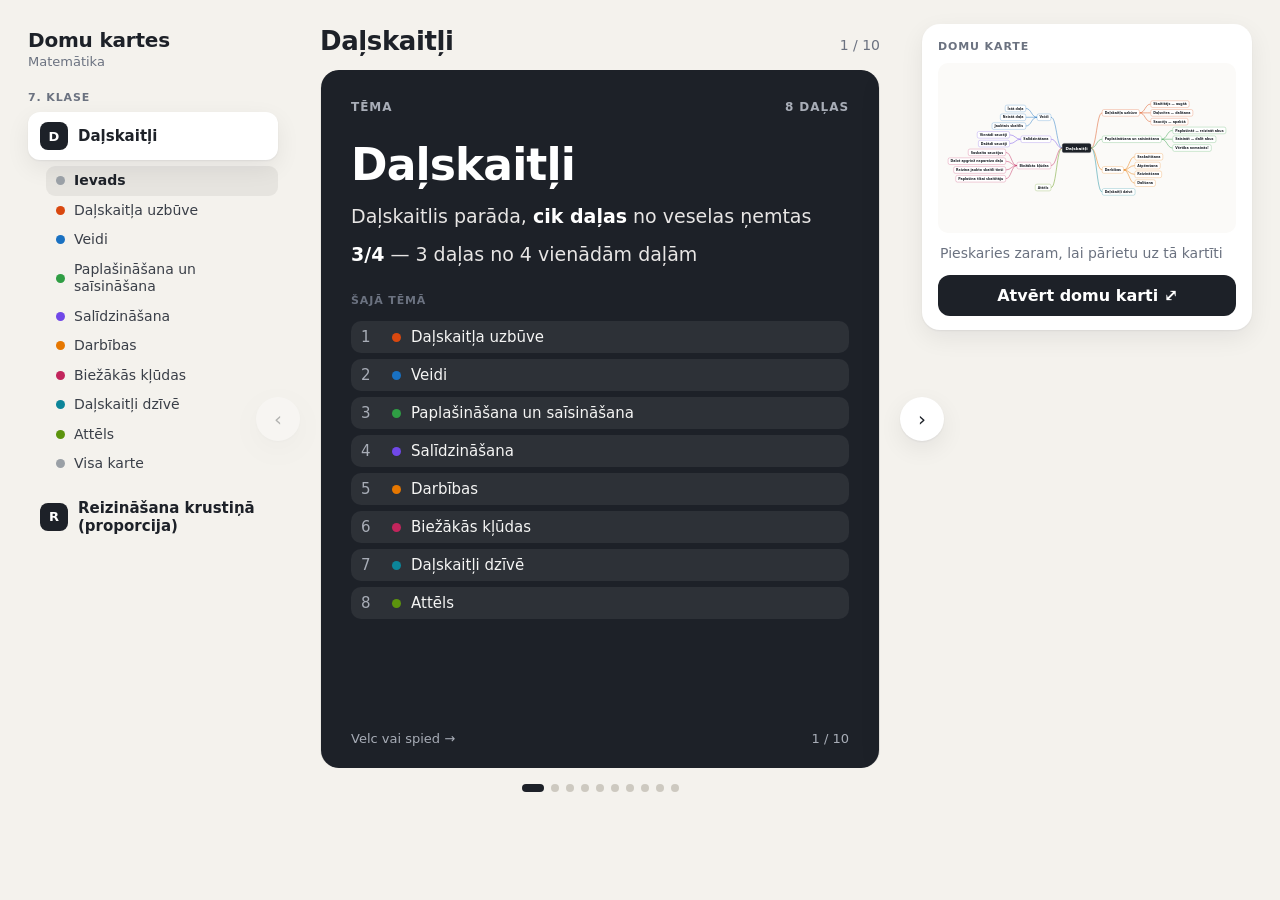
==== dalskaitli/index.html @ d73908e3 "Publish the first two grade-7 topics." ====
<!DOCTYPE html>
<html lang="lv">
<head>
<meta charset="utf-8">
<meta name="viewport" content="width=device-width, initial-scale=1, viewport-fit=cover">
<title>Daļskaitļi · Domu kartes</title>
<meta name="description" content="Daļskaitlis parāda, cik daļas no veselas ņemtas 3/4 — 3 daļas no 4 vienādām daļām">
<link rel="stylesheet" href="../assets/site.css">
</head>
<body>
<div class="app">
  <header class="topbar">
    <button class="icon-btn" id="menuBtn" type="button" aria-label="Tēmas">☰</button>
    <div class="brand">Domu kartes</div>
  </header>
  <nav class="sidebar" id="sidebar" aria-label="Tēmas">
    <a class="brand-link" href="../index.html">
      <div class="brand">Domu kartes</div>
      <div class="brand-sub">Matemātika</div>
    </a>
    <p class="side-label">7. klase</p><ul class="topic-list"><li class="topic active"><a class="topic-btn" href="../dalskaitli/index.html" aria-current="page"><span class="topic-icon">D</span><span>Daļskaitļi</span></a><ul class="sections"><li><a class="section-btn current" href="#1"><span class="dot"></span><span>Ievads</span></a></li><li><a class="section-btn" href="#2"><span class="dot" style="--c:#d9480f"></span><span>Daļskaitļa uzbūve</span></a></li><li><a class="section-btn" href="#3"><span class="dot" style="--c:#1971c2"></span><span>Veidi</span></a></li><li><a class="section-btn" href="#4"><span class="dot" style="--c:#2f9e44"></span><span>Paplašināšana un saīsināšana</span></a></li><li><a class="section-btn" href="#5"><span class="dot" style="--c:#7048e8"></span><span>Salīdzināšana</span></a></li><li><a class="section-btn" href="#6"><span class="dot" style="--c:#e67700"></span><span>Darbības</span></a></li><li><a class="section-btn" href="#7"><span class="dot" style="--c:#c2255c"></span><span>Biežākās kļūdas</span></a></li><li><a class="section-btn" href="#8"><span class="dot" style="--c:#0c8599"></span><span>Daļskaitļi dzīvē</span></a></li><li><a class="section-btn" href="#9"><span class="dot" style="--c:#5c940d"></span><span>Attēls</span></a></li><li><a class="section-btn" href="#10"><span class="dot"></span><span>Visa karte</span></a></li></ul></li><li class="topic"><a class="topic-btn" href="../proporcija-krustins/index.html"><span class="topic-icon">R</span><span>Reizināšana krustiņā (proporcija)</span></a></li></ul>
  </nav>
  <main class="stage">
    <div class="stage-head">
      <h1 class="stage-title">Daļskaitļi</h1>
      <span class="stage-count" id="count">1 / 10</span>
    </div>
    <div class="carousel">
      <div class="track" id="track" tabindex="0" aria-roledescription="carousel"><section class="slide" id="slide-1" aria-label="1 / 10"><div class="card intro"><div class="card-top"><span>Tēma</span><span>8 daļas</span></div><h2>Daļskaitļi</h2><div class="lead"><p>Daļskaitlis parāda, <strong>cik daļas</strong> no veselas ņemtas</p>
<p><strong>3/4</strong> — 3 daļas no 4 vienādām daļām</p>
</div><p class="side-label">Šajā tēmā</p><ol class="toc"><li><a href="#2"><span class="n">1</span><span class="dot" style="--c:#d9480f"></span><span>Daļskaitļa uzbūve</span></a></li><li><a href="#3"><span class="n">2</span><span class="dot" style="--c:#1971c2"></span><span>Veidi</span></a></li><li><a href="#4"><span class="n">3</span><span class="dot" style="--c:#2f9e44"></span><span>Paplašināšana un saīsināšana</span></a></li><li><a href="#5"><span class="n">4</span><span class="dot" style="--c:#7048e8"></span><span>Salīdzināšana</span></a></li><li><a href="#6"><span class="n">5</span><span class="dot" style="--c:#e67700"></span><span>Darbības</span></a></li><li><a href="#7"><span class="n">6</span><span class="dot" style="--c:#c2255c"></span><span>Biežākās kļūdas</span></a></li><li><a href="#8"><span class="n">7</span><span class="dot" style="--c:#0c8599"></span><span>Daļskaitļi dzīvē</span></a></li><li><a href="#9"><span class="n">8</span><span class="dot" style="--c:#5c940d"></span><span>Attēls</span></a></li></ol><div class="card-foot"><span>Velc vai spied →</span><span>1 / 10</span></div></div></section><section class="slide" id="slide-2" aria-label="2 / 10"><div class="card branch" style="--c:#d9480f;--tint:#d9480f17"><div class="card-top"><span class="badge">1</span><span>Daļskaitļi</span></div><h2>Daļskaitļa uzbūve</h2><div class="lead"><p><strong>Skaitītājs</strong> stāv uz zemes un <strong>skaita</strong>, cik ogļu izcelts — <strong>3</strong></p>
<p><strong>Saucējs</strong> ir raktuvē un <strong>sauc</strong>, cik daļās slānis sadalīts — <strong>4</strong></p>
<p>Zemes virsma = daļsvītra</p>
</div><div class="items"><div class="item"><div class="item-title">Skaitītājs — augšā</div><div class="item-body"><p>Cik daļas <strong>ņemam</strong></p>
<p><strong>3</strong>/4</p>
</div></div><div class="item"><div class="item-title">Daļsvītra — dalīšana</div><div class="item-body"><p>3/4 = 3 : 4 = 0,75</p>
</div></div><div class="item"><div class="item-title">Saucējs — apakšā</div><div class="item-body"><p>Cik vienādās daļās <strong>sadalīts</strong> veselais</p>
<p>3/<strong>4</strong></p>
<p>Saucējs nekad nav 0!</p>
</div></div></div><div class="card-foot"><span>Daļskaitļi</span><span>2 / 10</span></div></div></section><section class="slide" id="slide-3" aria-label="3 / 10"><div class="card branch" style="--c:#1971c2;--tint:#1971c217"><div class="card-top"><span class="badge">2</span><span>Daļskaitļi</span></div><h2>Veidi</h2><div class="items"><div class="item"><div class="item-title">Īstā daļa</div><div class="item-body"><p>Skaitītājs &lt; saucējs</p>
<p><strong>3/4</strong>, 1/2, 5/8 — mazāka par 1</p>
</div></div><div class="item"><div class="item-title">Neīstā daļa</div><div class="item-body"><p>Skaitītājs ≥ saucējs</p>
<p><strong>7/4</strong>, 5/5 — lielāka vai vienāda ar 1</p>
</div></div><div class="item"><div class="item-title">Jauktais skaitlis</div><div class="item-body"><p>Veselā daļa + daļa</p>
<p><strong>1 3/4 = 7/4</strong></p>
<p>(1 · 4 + 3 = 7)</p>
</div></div></div><div class="card-foot"><span>Daļskaitļi</span><span>3 / 10</span></div></div></section><section class="slide" id="slide-4" aria-label="4 / 10"><div class="card branch" style="--c:#2f9e44;--tint:#2f9e4417"><div class="card-top"><span class="badge">3</span><span>Daļskaitļi</span></div><h2>Paplašināšana un saīsināšana</h2><div class="items"><div class="item"><div class="item-title">Paplašināt — reizināt abus</div><div class="item-body"><p>Skaitītāju un saucēju reizina ar <strong>to pašu</strong> skaitli</p>
<p>1/2 = 2/4 = 3/6</p>
</div></div><div class="item"><div class="item-title">Saīsināt — dalīt abus</div><div class="item-body"><p>Skaitītāju un saucēju dala ar <strong>to pašu</strong> skaitli</p>
<p>6/8 = 3/4  (: 2)</p>
</div></div><div class="item bare"><div class="item-title">Vērtība nemainās!</div></div></div><div class="card-foot"><span>Daļskaitļi</span><span>4 / 10</span></div></div></section><section class="slide" id="slide-5" aria-label="5 / 10"><div class="card branch" style="--c:#7048e8;--tint:#7048e817"><div class="card-top"><span class="badge">4</span><span>Daļskaitļi</span></div><h2>Salīdzināšana</h2><div class="items"><div class="item"><div class="item-title">Vienādi saucēji</div><div class="item-body"><p>Lielāka tā, kurai lielāks skaitītājs</p>
<p>3/7 &lt; 5/7</p>
</div></div><div class="item"><div class="item-title">Dažādi saucēji</div><div class="item-body"><p>Vispirms kopsaucējs</p>
<p>2/3 un 3/4 → 8/12 un 9/12</p>
<p><strong>2/3 &lt; 3/4</strong></p>
</div></div></div><div class="card-foot"><span>Daļskaitļi</span><span>5 / 10</span></div></div></section><section class="slide" id="slide-6" aria-label="6 / 10"><div class="card branch" style="--c:#e67700;--tint:#e6770017"><div class="card-top"><span class="badge">5</span><span>Daļskaitļi</span></div><h2>Darbības</h2><div class="items"><div class="item"><div class="item-title">Saskaitīšana</div><div class="item-body"><p>Vienādi saucēji: saskaita skaitītājus</p>
<p>2/7 + 3/7 = 5/7</p>
<p>Dažādi saucēji: vispirms kopsaucējs</p>
<p>1/2 + 1/3 = 3/6 + 2/6 = <strong>5/6</strong></p>
</div></div><div class="item"><div class="item-title">Atpēmšana</div><div class="item-body"><p>Tāpat kā saskaitīšana — ar kopsaucēju</p>
<p>3/4 − 1/6 = 9/12 − 2/12 = <strong>7/12</strong></p>
</div></div><div class="item"><div class="item-title">Reizināšana</div><div class="item-body"><p>Skaitītāju ar skaitītāju, saucēju ar saucēju</p>
<p>2/3 · 3/5 = 6/15 = <strong>2/5</strong></p>
</div></div><div class="item"><div class="item-title">Dalīšana</div><div class="item-body"><p>Reizina ar <strong>apgriezto</strong> otro daļu</p>
<p>2/3 : 4/5 = 2/3 · 5/4 = 10/12 = <strong>5/6</strong></p>
</div></div></div><div class="card-foot"><span>Daļskaitļi</span><span>6 / 10</span></div></div></section><section class="slide" id="slide-7" aria-label="7 / 10"><div class="card branch" style="--c:#c2255c;--tint:#c2255c17"><div class="card-top"><span class="badge">6</span><span>Daļskaitļi</span></div><h2>Biežākās kļūdas</h2><div class="items"><div class="item"><div class="item-title">Saskaita saucējus</div><div class="item-body"><p>❌ 1/2 + 1/3 = 2/5</p>
<p>✅ 1/2 + 1/3 = 5/6</p>
</div></div><div class="item"><div class="item-title">Dalot apgriež nepareizo daļu</div><div class="item-body"><p>Apgriež <strong>otro</strong> daļu (dalītāju), nevis pirmo</p>
</div></div><div class="item"><div class="item-title">Reizina jaukto skaitli tieši</div><div class="item-body"><p>Vispirms pārvērt neīstajā daļā</p>
<p>1 1/2 · 2/3 = 3/2 · 2/3 = <strong>1</strong></p>
</div></div><div class="item"><div class="item-title">Paplašina tikai skaitītāju</div><div class="item-body"><p>❌ 1/2 = 2/2</p>
<p>✅ 1/2 = 2/4 — reizina <strong>abus</strong></p>
</div></div></div><div class="card-foot"><span>Daļskaitļi</span><span>7 / 10</span></div></div></section><section class="slide" id="slide-8" aria-label="8 / 10"><div class="card branch" style="--c:#0c8599;--tint:#0c859917"><div class="card-top"><span class="badge">7</span><span>Daļskaitļi</span></div><h2>Daļskaitļi dzīvē</h2><div class="lead"><p>🍕 Pica 8 gabalos, apēsti 3 → <strong>3/8</strong> picas</p>
<p>⏰ Ceturtdauļa stundas = 1/4 h = 15 min</p>
<p>💶 Puse no 10 € = 1/2 · 10 = 5 €</p>
</div><div class="items"></div><div class="card-foot"><span>Daļskaitļi</span><span>8 / 10</span></div></div></section><section class="slide" id="slide-9" aria-label="9 / 10"><div class="card branch" style="--c:#5c940d;--tint:#5c940d17"><div class="card-top"><span class="badge">8</span><span>Daļskaitļi</span></div><h2>Attēls</h2><div class="lead"><p><img src="../img/d97c9527d10a2577.png" alt="dalskaitli skaititajs saucejs"></p>
</div><div class="items"></div><div class="card-foot"><span>Daļskaitļi</span><span>9 / 10</span></div></div></section><section class="slide" id="slide-10" aria-label="10 / 10"><div class="card map"><div class="card-top"><span>Kopsavilkums</span><span>Visa karte</span></div><h2>Visa tēma vienā kartē</h2><div class="summary-map" data-map></div><div class="card-foot"><a class="primary" href="#karte">Atvērt domu karti ⤢</a><span>10 / 10</span></div></div></section></div>
      <button class="nav prev" id="prev" type="button" aria-label="Iepriekšējā kartīte">‹</button>
      <button class="nav next" id="next" type="button" aria-label="Nākamā kartīte">›</button>
    </div>
    <div class="dots" id="dots"><a href="#1" class="on" aria-label="1"></a><a href="#2" aria-label="2"></a><a href="#3" aria-label="3"></a><a href="#4" aria-label="4"></a><a href="#5" aria-label="5"></a><a href="#6" aria-label="6"></a><a href="#7" aria-label="7"></a><a href="#8" aria-label="8"></a><a href="#9" aria-label="9"></a><a href="#10" aria-label="10"></a></div>
  </main>
  <aside class="aside">
    <div class="mini-card">
      <div class="mini-head">
        <p class="side-label">Domu karte</p>
      </div>
      <div class="mini" id="mini"></div>
      <div class="mini-now" id="miniNow"></div>
      <a class="primary" href="#karte">Atvērt domu karti ⤢</a>
    </div>
  </aside>
</div>
<div class="scrim" id="scrim"></div>
<div class="overlay" id="overlay" role="dialog" aria-label="Domu karte">
  <div class="ov-bar">
    <div class="ov-title" id="ovTitle">Daļskaitļi</div>
    <button class="tool on" id="tContent" type="button">Saturs</button>
    <button class="tool" id="tOut" type="button" aria-label="Tālināt">−</button>
    <button class="tool" id="tIn" type="button" aria-label="Tuvināt">+</button>
    <button class="tool" id="tFit" type="button">Visa karte</button>
    <button class="tool" id="tClose" type="button" aria-label="Aizvērt">✕</button>
  </div>
  <div class="viewport" id="viewport">
    <div class="ov-hint" id="ovHint">Velc, lai pārvietotu · tuvini ar ritenīti vai diviem pirkstiem · pieskaries mezglam, lai sakļautu</div>
  </div>
</div>
<script type="application/json" id="site-data">{"title":"Domu kartes","subtitle":"Matemātika","groups":[{"title":"7. klase","topics":[{"slug":"dalskaitli","title":"Daļskaitļi"},{"slug":"proporcija-krustins","title":"Reizināšana krustiņā (proporcija)"}]}]}</script>
<script type="application/json" id="topic-data">{"slug":"dalskaitli","root":"n1","slideCount":10,"nodes":{"n1":{"title":"Daļskaitļi","text":"Daļskaitļi","html":"<p>Daļskaitlis parāda, <strong>cik daļas<\/strong> no veselas ņemtas<\/p>\n<p><strong>3/4<\/strong> — 3 daļas no 4 vienādām daļām<\/p>\n","children":["n2","n6","n10","n14","n17","n22","n27","n28"],"branch":-1,"color":"#1d2128","slide":0},"n2":{"title":"Daļskaitļa uzbūve","text":"Daļskaitļa uzbūve","html":"<p><strong>Skaitītājs<\/strong> stāv uz zemes un <strong>skaita<\/strong>, cik ogļu izcelts — <strong>3<\/strong><\/p>\n<p><strong>Saucējs<\/strong> ir raktuvē un <strong>sauc<\/strong>, cik daļās slānis sadalīts — <strong>4<\/strong><\/p>\n<p>Zemes virsma = daļsvītra<\/p>\n","children":["n3","n4","n5"],"branch":0,"color":"#d9480f","slide":1},"n3":{"title":"Skaitītājs — augšā","text":"Skaitītājs — augšā","html":"<p>Cik daļas <strong>ņemam<\/strong><\/p>\n<p><strong>3<\/strong>/4<\/p>\n","children":[],"branch":0,"color":"#d9480f","slide":1},"n4":{"title":"Daļsvītra — dalīšana","text":"Daļsvītra — dalīšana","html":"<p>3/4 = 3 : 4 = 0,75<\/p>\n","children":[],"branch":0,"color":"#d9480f","slide":1},"n5":{"title":"Saucējs — apakšā","text":"Saucējs — apakšā","html":"<p>Cik vienādās daļās <strong>sadalīts<\/strong> veselais<\/p>\n<p>3/<strong>4<\/strong><\/p>\n<p>Saucējs nekad nav 0!<\/p>\n","children":[],"branch":0,"color":"#d9480f","slide":1},"n6":{"title":"Veidi","text":"Veidi","html":"","children":["n7","n8","n9"],"branch":1,"color":"#1971c2","slide":2},"n7":{"title":"Īstā daļa","text":"Īstā daļa","html":"<p>Skaitītājs &lt; saucējs<\/p>\n<p><strong>3/4<\/strong>, 1/2, 5/8 — mazāka par 1<\/p>\n","children":[],"branch":1,"color":"#1971c2","slide":2},"n8":{"title":"Neīstā daļa","text":"Neīstā daļa","html":"<p>Skaitītājs ≥ saucējs<\/p>\n<p><strong>7/4<\/strong>, 5/5 — lielāka vai vienāda ar 1<\/p>\n","children":[],"branch":1,"color":"#1971c2","slide":2},"n9":{"title":"Jauktais skaitlis","text":"Jauktais skaitlis","html":"<p>Veselā daļa + daļa<\/p>\n<p><strong>1 3/4 = 7/4<\/strong><\/p>\n<p>(1 · 4 + 3 = 7)<\/p>\n","children":[],"branch":1,"color":"#1971c2","slide":2},"n10":{"title":"Paplašināšana un saīsināšana","text":"Paplašināšana un saīsināšana","html":"","children":["n11","n12","n13"],"branch":2,"color":"#2f9e44","slide":3},"n11":{"title":"Paplašināt — reizināt abus","text":"Paplašināt — reizināt abus","html":"<p>Skaitītāju un saucēju reizina ar <strong>to pašu<\/strong> skaitli<\/p>\n<p>1/2 = 2/4 = 3/6<\/p>\n","children":[],"branch":2,"color":"#2f9e44","slide":3},"n12":{"title":"Saīsināt — dalīt abus","text":"Saīsināt — dalīt abus","html":"<p>Skaitītāju un saucēju dala ar <strong>to pašu<\/strong> skaitli<\/p>\n<p>6/8 = 3/4  (: 2)<\/p>\n","children":[],"branch":2,"color":"#2f9e44","slide":3},"n13":{"title":"Vērtība nemainās!","text":"Vērtība nemainās!","html":"","children":[],"branch":2,"color":"#2f9e44","slide":3},"n14":{"title":"Salīdzināšana","text":"Salīdzināšana","html":"","children":["n15","n16"],"branch":3,"color":"#7048e8","slide":4},"n15":{"title":"Vienādi saucēji","text":"Vienādi saucēji","html":"<p>Lielāka tā, kurai lielāks skaitītājs<\/p>\n<p>3/7 &lt; 5/7<\/p>\n","children":[],"branch":3,"color":"#7048e8","slide":4},"n16":{"title":"Dažādi saucēji","text":"Dažādi saucēji","html":"<p>Vispirms kopsaucējs<\/p>\n<p>2/3 un 3/4 → 8/12 un 9/12<\/p>\n<p><strong>2/3 &lt; 3/4<\/strong><\/p>\n","children":[],"branch":3,"color":"#7048e8","slide":4},"n17":{"title":"Darbības","text":"Darbības","html":"","children":["n18","n19","n20","n21"],"branch":4,"color":"#e67700","slide":5},"n18":{"title":"Saskaitīšana","text":"Saskaitīšana","html":"<p>Vienādi saucēji: saskaita skaitītājus<\/p>\n<p>2/7 + 3/7 = 5/7<\/p>\n<p>Dažādi saucēji: vispirms kopsaucējs<\/p>\n<p>1/2 + 1/3 = 3/6 + 2/6 = <strong>5/6<\/strong><\/p>\n","children":[],"branch":4,"color":"#e67700","slide":5},"n19":{"title":"Atpēmšana","text":"Atpēmšana","html":"<p>Tāpat kā saskaitīšana — ar kopsaucēju<\/p>\n<p>3/4 − 1/6 = 9/12 − 2/12 = <strong>7/12<\/strong><\/p>\n","children":[],"branch":4,"color":"#e67700","slide":5},"n20":{"title":"Reizināšana","text":"Reizināšana","html":"<p>Skaitītāju ar skaitītāju, saucēju ar saucēju<\/p>\n<p>2/3 · 3/5 = 6/15 = <strong>2/5<\/strong><\/p>\n","children":[],"branch":4,"color":"#e67700","slide":5},"n21":{"title":"Dalīšana","text":"Dalīšana","html":"<p>Reizina ar <strong>apgriezto<\/strong> otro daļu<\/p>\n<p>2/3 : 4/5 = 2/3 · 5/4 = 10/12 = <strong>5/6<\/strong><\/p>\n","children":[],"branch":4,"color":"#e67700","slide":5},"n22":{"title":"Biežākās kļūdas","text":"Biežākās kļūdas","html":"","children":["n23","n24","n25","n26"],"branch":5,"color":"#c2255c","slide":6},"n23":{"title":"Saskaita saucējus","text":"Saskaita saucējus","html":"<p>❌ 1/2 + 1/3 = 2/5<\/p>\n<p>✅ 1/2 + 1/3 = 5/6<\/p>\n","children":[],"branch":5,"color":"#c2255c","slide":6},"n24":{"title":"Dalot apgriež nepareizo daļu","text":"Dalot apgriež nepareizo daļu","html":"<p>Apgriež <strong>otro<\/strong> daļu (dalītāju), nevis pirmo<\/p>\n","children":[],"branch":5,"color":"#c2255c","slide":6},"n25":{"title":"Reizina jaukto skaitli tieši","text":"Reizina jaukto skaitli tieši","html":"<p>Vispirms pārvērt neīstajā daļā<\/p>\n<p>1 1/2 · 2/3 = 3/2 · 2/3 = <strong>1<\/strong><\/p>\n","children":[],"branch":5,"color":"#c2255c","slide":6},"n26":{"title":"Paplašina tikai skaitītāju","text":"Paplašina tikai skaitītāju","html":"<p>❌ 1/2 = 2/2<\/p>\n<p>✅ 1/2 = 2/4 — reizina <strong>abus<\/strong><\/p>\n","children":[],"branch":5,"color":"#c2255c","slide":6},"n27":{"title":"Daļskaitļi dzīvē","text":"Daļskaitļi dzīvē","html":"<p>🍕 Pica 8 gabalos, apēsti 3 → <strong>3/8<\/strong> picas<\/p>\n<p>⏰ Ceturtdauļa stundas = 1/4 h = 15 min<\/p>\n<p>💶 Puse no 10 € = 1/2 · 10 = 5 €<\/p>\n","children":[],"branch":6,"color":"#0c8599","slide":7},"n28":{"title":"Attēls","text":"Attēls","html":"<p><img src=\"../img/d97c9527d10a2577.png\" alt=\"dalskaitli skaititajs saucejs\"><\/p>\n","children":[],"branch":7,"color":"#5c940d","slide":8}}}</script>
<script src="../assets/layout.js"></script>
<script src="../assets/site.js"></script>
</body>
</html>
---- assets/site.css ----
:root {
  --bg: #f4f2ed;
  --panel: #ffffff;
  --ink: #1d2128;
  --muted: #6b7280;
  --line: #e4e1da;
  --radius: 18px;
  --shadow: 0 1px 2px rgba(20, 20, 30, .06), 0 8px 24px rgba(20, 20, 30, .07);
  --font: "Segoe UI", system-ui, -apple-system, Roboto, "Noto Sans", sans-serif;
}
* { box-sizing: border-box; }
html, body { margin: 0; height: 100%; }
body {
  font-family: var(--font);
  color: var(--ink);
  background: var(--bg);
  -webkit-font-smoothing: antialiased;
  -webkit-tap-highlight-color: transparent;
}
button { font: inherit; color: inherit; cursor: pointer; }
a { color: #1864ab; }
.topic-btn, .section-btn, .toc a, .dots a, .primary, .brand-link, .topic-card {
  text-decoration: none;
}

/* ---------- Page layout ---------- */
.app {
  display: grid;
  grid-template-columns: 250px minmax(0, 1fr) 330px;
  gap: 28px;
  max-width: 1480px;
  margin: 0 auto;
  padding: 24px 28px 40px;
  min-height: 100%;
  align-items: start;
}
.topbar { display: none; }

/* ---------- Left: topics ---------- */
.sidebar { position: sticky; top: 24px; }
.brand-link { display: block; color: inherit; }
.brand { font-weight: 700; font-size: 20px; margin: 4px 0 2px; letter-spacing: -.01em; }
.brand-sub { color: var(--muted); font-size: 13px; margin-bottom: 22px; }
.side-label {
  text-transform: uppercase; letter-spacing: .08em;
  font-size: 11px; font-weight: 700; color: var(--muted); margin: 0 0 8px;
}
.topic-list { list-style: none; margin: 0; padding: 0; }
.topic-btn {
  display: flex; align-items: center; gap: 10px; width: 100%;
  padding: 10px 12px; border: 0; border-radius: 12px; background: transparent;
  text-align: left; font-weight: 600; font-size: 15px; color: inherit; cursor: pointer;
}
.topic-btn:hover { background: rgba(0, 0, 0, .04); }
.topic.active > .topic-btn { background: var(--panel); box-shadow: var(--shadow); }
.topic-icon {
  width: 28px; height: 28px; border-radius: 8px; flex: none;
  display: grid; place-items: center; font-size: 13px; font-weight: 700;
  background: var(--ink); color: #fff;
}
.sections { list-style: none; margin: 6px 0 10px; padding: 0 0 0 18px; display: none; }
.topic.active .sections { display: block; }
.section-btn {
  display: flex; align-items: center; gap: 9px; width: 100%;
  padding: 6px 10px; border: 0; background: transparent; border-radius: 9px;
  text-align: left; font-size: 14px; color: #3a3f48; line-height: 1.25; cursor: pointer;
}
.section-btn:hover { background: rgba(0, 0, 0, .04); }
.section-btn.current { background: rgba(0, 0, 0, .06); color: var(--ink); font-weight: 600; }
.dot { width: 9px; height: 9px; border-radius: 50%; flex: none; background: var(--c, #9aa0a6); }

/* ---------- Middle: carousel ---------- */
.stage { min-width: 0; display: flex; flex-direction: column; align-items: center; }
.stage-head { width: 100%; max-width: 560px; margin: 2px 0 14px; display: flex; align-items: baseline; justify-content: space-between; gap: 12px; }
.stage-title { font-size: 26px; font-weight: 700; margin: 0; letter-spacing: -.015em; }
.stage-count { color: var(--muted); font-size: 14px; font-variant-numeric: tabular-nums; white-space: nowrap; }
.carousel { position: relative; width: 100%; max-width: 560px; }
.track {
  display: flex; overflow-x: auto; scroll-snap-type: x mandatory;
  scroll-behavior: smooth; scrollbar-width: none; overscroll-behavior-x: contain;
  border-radius: var(--radius);
}
.track::-webkit-scrollbar { display: none; }
.slide {
  flex: 0 0 100%; scroll-snap-align: center; scroll-snap-stop: always;
  padding: 0 1px;
  display: flex;
}
.card {
  width: 100%; min-height: 0; aspect-ratio: 4 / 5;
  background: var(--panel); border-radius: var(--radius); box-shadow: var(--shadow);
  padding: 30px 30px 22px; display: flex; flex-direction: column;
  position: relative;
}
.card::before {
  content: ""; position: absolute; inset: 0 0 auto 0; height: 6px; background: var(--c, var(--ink));
  border-radius: var(--radius) var(--radius) 0 0;
}
.card-top {
  display: flex; align-items: center; justify-content: space-between;
  font-size: 12px; font-weight: 700; letter-spacing: .08em; text-transform: uppercase; color: var(--muted);
  margin-bottom: 18px;
}
.badge {
  display: inline-grid; place-items: center; min-width: 30px; height: 30px; padding: 0 8px;
  border-radius: 9px; background: var(--c); color: #fff; font-size: 14px; letter-spacing: 0;
}
.card h2 { margin: 0 0 14px; font-size: 30px; line-height: 1.12; letter-spacing: -.02em; color: var(--c, var(--ink)); }
.lead { font-size: 18px; line-height: 1.45; margin-bottom: 16px; }
.lead p { margin: 0 0 10px; }
.items { display: grid; gap: 10px; align-content: start; }
.item {
  border-radius: 12px; padding: 12px 14px 12px 16px;
  background: var(--tint); border-left: 4px solid var(--c);
}
.item-title { font-weight: 700; font-size: 16px; margin-bottom: 4px; }
.item-body { font-size: 15.5px; line-height: 1.45; color: #2b3038; }
.item-body p { margin: 0 0 6px; }
.item-body p:last-child { margin-bottom: 0; }
.item.bare { padding: 10px 14px 10px 16px; }
.item.bare .item-title { margin: 0; }
.sub { margin: 8px 0 0; padding-left: 18px; font-size: 14.5px; }
.sub li { margin: 4px 0; }
.card-foot {
  margin-top: auto; padding-top: 16px; display: flex; justify-content: space-between; align-items: center;
  color: var(--muted); font-size: 13px;
}
/* intro slide */
.card.intro { background: var(--ink); color: #f5f5f4; }
.card.intro::before { display: none; }
.card.intro .card-top { color: #a8adb7; }
.card.intro h2 { color: #fff; font-size: 44px; margin-top: 8px; }
.card.intro .lead { color: #e7e5e4; font-size: 19px; }
.card.intro strong { color: #fff; }
.toc { list-style: none; padding: 0; margin: 6px 0 0; display: grid; gap: 6px; }
.toc a {
  width: 100%; display: flex; align-items: center; gap: 10px; text-align: left;
  border: 0; border-radius: 10px; padding: 7px 10px; background: rgba(255, 255, 255, .07); color: #f5f5f4; font-size: 15px;
}
.toc a:hover { background: rgba(255, 255, 255, .14); }
.toc .n { font-variant-numeric: tabular-nums; color: #a8adb7; width: 1.4em; }
.card.intro .card-foot { color: #a8adb7; }
/* closing slide */
.card.map .summary-map { flex: 1 0 340px; position: relative; overflow: hidden; margin: 4px -10px 0; }
.primary {
  border: 0; border-radius: 12px; padding: 11px 16px; font-weight: 600;
  background: var(--ink); color: #fff; display: inline-flex; align-items: center; gap: 8px;
  cursor: pointer;
}
.primary:hover { background: #343a46; color: #fff; }
.mini-card .primary { width: 100%; justify-content: center; box-sizing: border-box; }

.nav {
  position: absolute; top: 50%; transform: translateY(-50%);
  width: 44px; height: 44px; border-radius: 50%; border: 0;
  background: var(--panel); box-shadow: var(--shadow); font-size: 20px; display: grid; place-items: center;
}
.nav:disabled { opacity: .3; cursor: default; }
.nav.prev { left: -64px; }
.nav.next { right: -64px; }
.dots { display: flex; gap: 7px; justify-content: center; margin-top: 16px; }
.dots a { width: 8px; height: 8px; padding: 0; border-radius: 4px; background: #cdc9c0; transition: width .2s; }
.dots a.on { width: 22px; background: var(--ink); }

/* content details */
img.math { border: 0; border-radius: 0; max-width: none; background: none; padding: 0; }
.math-display { display: block; text-align: center; }
.math-error { font-family: Consolas, ui-monospace, monospace; font-size: .92em; }
.card.intro img.math, .node.root img.math { filter: invert(1); }
code { font-family: Consolas, ui-monospace, monospace; font-size: .92em; background: rgba(0,0,0,.06); padding: 1px 4px; border-radius: 4px; }
img { max-width: 100%; border-radius: 8px; }
.img-missing { display: inline-block; padding: 2px 6px; border: 1px dashed #aaa; border-radius: 4px; color: var(--muted); font-size: .9em; }
table { border-collapse: collapse; font-size: .95em; }
th, td { border: 1px solid var(--line); padding: 3px 7px; }
blockquote { margin: 4px 0; padding-left: 10px; border-left: 3px solid var(--line); color: #444; }

/* ---------- Right: mini-map ---------- */
.aside { position: sticky; top: 24px; }
.mini-card { background: var(--panel); border-radius: var(--radius); box-shadow: var(--shadow); padding: 16px 16px 14px; }
.mini-head { display: flex; justify-content: space-between; align-items: center; margin-bottom: 10px; }
.mini-head .side-label { margin: 0; }
.icon-btn {
  border: 0; background: transparent; border-radius: 8px; width: 32px; height: 32px;
  display: grid; place-items: center; font-size: 17px; color: var(--muted);
}
.icon-btn:hover { background: rgba(0, 0, 0, .06); color: var(--ink); }
.mini { position: relative; height: 300px; overflow: hidden; border-radius: 10px; background: #fbfaf8; }
.mini-now { font-size: 14px; margin: 12px 2px 12px; color: var(--muted); min-height: 1.3em; }
.mini-now b { color: var(--ink); }

/* ---------- Map drawing (mini, summary and full) ---------- */
.world { position: absolute; left: 0; top: 0; transform-origin: 0 0; }
.edges { position: absolute; left: 0; top: 0; overflow: visible; pointer-events: none; }
.edges path { fill: none; stroke: var(--c, #9a9a9a); stroke-width: 2; vector-effect: non-scaling-stroke; transition: opacity .25s; }
.node {
  position: absolute; left: 0; top: 0; width: max-content; max-width: 280px;
  background: #fff; border: 1.5px solid var(--c, #9a9a9a); border-radius: 8px;
  padding: 5px 10px; font-size: 14px; line-height: 1.3; transition: opacity .25s, background .25s;
}
.node.root { background: var(--ink); color: #fff; border-color: var(--ink); font-size: 18px; font-weight: 700; padding: 8px 14px; }
.node .t { font-weight: 600; }
.node.root .t { font-weight: 700; }
.node .c { font-size: 13px; font-weight: 400; margin-top: 4px; padding-top: 4px; border-top: 1px solid #e6e6e6; color: #333; }
.node .c p { margin: 0 0 4px; }
.node .c p:last-child { margin: 0; }
.node.root .c { color: #e7e5e4; border-top-color: rgba(255,255,255,.2); }
.node .fold {
  position: absolute; top: 50%; transform: translateY(-50%);
  min-width: 20px; height: 20px; border-radius: 10px; padding: 0 5px;
  background: var(--c, #666); color: #fff; font-size: 11px; font-weight: 700; display: grid; place-items: center;
}
.node .fold.r { right: -27px; } .node .fold.l { left: -27px; }
.mini .node, .summary-map .node { cursor: pointer; }
.mini .world { transition: transform .45s cubic-bezier(.3, .7, .2, 1); }
.mini .node.dim, .mini path.dim { opacity: .18; }
.mini .node.hot { background: var(--tint); }
.mini .node.root.hot { background: var(--ink); }

/* ---------- Full map overlay ---------- */
.overlay { position: fixed; inset: 0; z-index: 50; background: #fbfaf8; display: none; flex-direction: column; }
.overlay.open { display: flex; }
.ov-bar {
  display: flex; align-items: center; gap: 8px; padding: 10px 14px;
  padding-top: max(10px, env(safe-area-inset-top));
  background: var(--panel); border-bottom: 1px solid var(--line);
}
.ov-title { font-weight: 700; font-size: 17px; margin-right: auto; overflow: hidden; text-overflow: ellipsis; white-space: nowrap; }
.tool {
  height: 36px; min-width: 36px; padding: 0 12px; border-radius: 10px; border: 1px solid var(--line);
  background: #fff; font-size: 14px; display: inline-flex; align-items: center; justify-content: center; gap: 6px;
}
.tool:hover { background: #f3f2ef; }
.tool.on { background: var(--ink); color: #fff; border-color: var(--ink); }
.viewport {
  flex: 1; position: relative; overflow: hidden; touch-action: none; cursor: grab;
  background-image: radial-gradient(#dcd8cf 1px, transparent 1px); background-size: 22px 22px;
}
.viewport.dragging { cursor: grabbing; }
.viewport .node { cursor: pointer; user-select: none; }
.ov-hint { position: absolute; left: 50%; bottom: max(14px, env(safe-area-inset-bottom)); transform: translateX(-50%);
  background: rgba(29, 33, 40, .82); color: #fff; font-size: 13px; padding: 7px 12px; border-radius: 20px; pointer-events: none;
  transition: opacity .6s; white-space: nowrap; }

/* ---------- Index ---------- */
.index { max-width: 720px; margin: 0 auto; padding: 40px 24px 64px; }
.index > .brand { font-size: 32px; margin: 0 0 6px; }
.index-group { margin: 0 0 28px; }
.index-topics { display: grid; gap: 12px; }
.topic-card {
  display: grid;
  grid-template-columns: 28px minmax(0, 1fr);
  column-gap: 12px;
  row-gap: 2px;
  align-items: center;
  padding: 14px 16px;
  background: var(--panel);
  border-radius: 12px;
  box-shadow: var(--shadow);
  color: inherit;
}
.topic-card:hover { background: rgba(0, 0, 0, .03); }
.topic-card .topic-icon { grid-row: 1 / span 3; }
.topic-card-title { font-weight: 700; font-size: 16px; }
.topic-card-text { color: #3a3f48; font-size: 14px; line-height: 1.4; }
.topic-card-parts { color: var(--muted); font-size: 13px; margin-top: 4px; }

/* ---------- Drawer (narrow screens) ---------- */
.scrim { position: fixed; inset: 0; background: rgba(0,0,0,.35); z-index: 40; display: none; }
.scrim.open { display: block; }

/* Medium: topics move into a drawer */
@media (max-width: 1180px) {
  .app { grid-template-columns: minmax(0, 1fr) 300px; padding-top: 0; }
  .topbar {
    display: flex; grid-column: 1 / -1; align-items: center; gap: 10px;
    padding: 14px 0 6px; position: sticky; top: 0; z-index: 30; background: var(--bg);
  }
  .topbar .brand { margin: 0; font-size: 18px; }
  .sidebar {
    position: fixed; z-index: 45; top: 0; bottom: 0; left: 0; width: 290px; max-width: 85vw;
    background: var(--bg); padding: 22px 16px; transform: translateX(-105%); transition: transform .25s;
    overflow-y: auto; box-shadow: var(--shadow);
  }
  .sidebar.open { transform: none; }
  .nav.prev { left: -22px; } .nav.next { right: -22px; }
}
/* Phone: one column, mini-map under the carousel */
@media (max-width: 760px) {
  .app { grid-template-columns: minmax(0, 1fr); gap: 18px; padding: 0 14px 28px; }
  .aside { position: static; }
  .stage-title { font-size: 22px; }
  .card { aspect-ratio: auto; min-height: 118vw; max-height: none; padding: 24px 20px 18px; }
  .card h2 { font-size: 26px; }
  .card.intro h2 { font-size: 36px; }
  .lead { font-size: 17px; }
  .nav { display: none; }
  .mini { height: 220px; }
  .ov-hint { white-space: normal; width: max-content; max-width: calc(100% - 28px); text-align: center; }
}
@media (prefers-reduced-motion: reduce) { .track { scroll-behavior: auto; } * { transition: none !important; } }
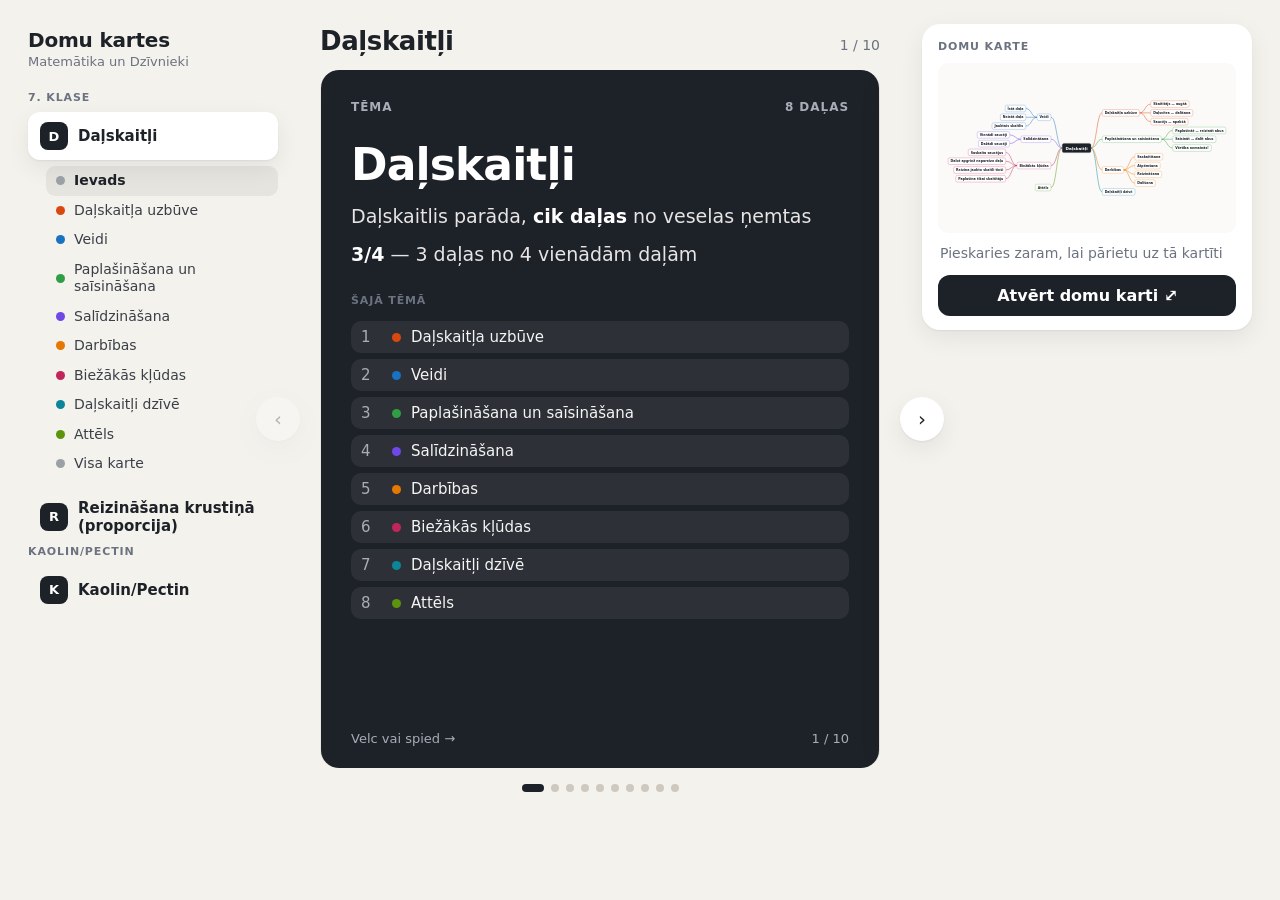
==== commit d5f67fcc: "Added kaolin pectine" ====
--- a/dalskaitli/index.html
+++ b/dalskaitli/index.html
@@ -16,9 +16,9 @@
   <nav class="sidebar" id="sidebar" aria-label="Tēmas">
     <a class="brand-link" href="../index.html">
       <div class="brand">Domu kartes</div>
-      <div class="brand-sub">Matemātika</div>
+      <div class="brand-sub">Matemātika un Dzīvnieki</div>
     </a>
-    <p class="side-label">7. klase</p><ul class="topic-list"><li class="topic active"><a class="topic-btn" href="../dalskaitli/index.html" aria-current="page"><span class="topic-icon">D</span><span>Daļskaitļi</span></a><ul class="sections"><li><a class="section-btn current" href="#1"><span class="dot"></span><span>Ievads</span></a></li><li><a class="section-btn" href="#2"><span class="dot" style="--c:#d9480f"></span><span>Daļskaitļa uzbūve</span></a></li><li><a class="section-btn" href="#3"><span class="dot" style="--c:#1971c2"></span><span>Veidi</span></a></li><li><a class="section-btn" href="#4"><span class="dot" style="--c:#2f9e44"></span><span>Paplašināšana un saīsināšana</span></a></li><li><a class="section-btn" href="#5"><span class="dot" style="--c:#7048e8"></span><span>Salīdzināšana</span></a></li><li><a class="section-btn" href="#6"><span class="dot" style="--c:#e67700"></span><span>Darbības</span></a></li><li><a class="section-btn" href="#7"><span class="dot" style="--c:#c2255c"></span><span>Biežākās kļūdas</span></a></li><li><a class="section-btn" href="#8"><span class="dot" style="--c:#0c8599"></span><span>Daļskaitļi dzīvē</span></a></li><li><a class="section-btn" href="#9"><span class="dot" style="--c:#5c940d"></span><span>Attēls</span></a></li><li><a class="section-btn" href="#10"><span class="dot"></span><span>Visa karte</span></a></li></ul></li><li class="topic"><a class="topic-btn" href="../proporcija-krustins/index.html"><span class="topic-icon">R</span><span>Reizināšana krustiņā (proporcija)</span></a></li></ul>
+    <p class="side-label">7. klase</p><ul class="topic-list"><li class="topic active"><a class="topic-btn" href="../dalskaitli/index.html" aria-current="page"><span class="topic-icon">D</span><span>Daļskaitļi</span></a><ul class="sections"><li><a class="section-btn current" href="#1"><span class="dot"></span><span>Ievads</span></a></li><li><a class="section-btn" href="#2"><span class="dot" style="--c:#d9480f"></span><span>Daļskaitļa uzbūve</span></a></li><li><a class="section-btn" href="#3"><span class="dot" style="--c:#1971c2"></span><span>Veidi</span></a></li><li><a class="section-btn" href="#4"><span class="dot" style="--c:#2f9e44"></span><span>Paplašināšana un saīsināšana</span></a></li><li><a class="section-btn" href="#5"><span class="dot" style="--c:#7048e8"></span><span>Salīdzināšana</span></a></li><li><a class="section-btn" href="#6"><span class="dot" style="--c:#e67700"></span><span>Darbības</span></a></li><li><a class="section-btn" href="#7"><span class="dot" style="--c:#c2255c"></span><span>Biežākās kļūdas</span></a></li><li><a class="section-btn" href="#8"><span class="dot" style="--c:#0c8599"></span><span>Daļskaitļi dzīvē</span></a></li><li><a class="section-btn" href="#9"><span class="dot" style="--c:#5c940d"></span><span>Attēls</span></a></li><li><a class="section-btn" href="#10"><span class="dot"></span><span>Visa karte</span></a></li></ul></li><li class="topic"><a class="topic-btn" href="../proporcija-krustins/index.html"><span class="topic-icon">R</span><span>Reizināšana krustiņā (proporcija)</span></a></li></ul><p class="side-label">Kaolin/Pectin</p><ul class="topic-list"><li class="topic"><a class="topic-btn" href="../kaolin-pectin/index.html"><span class="topic-icon">K</span><span>Kaolin/Pectin</span></a></li></ul>
   </nav>
   <main class="stage">
     <div class="stage-head">
@@ -105,7 +105,7 @@
     <div class="ov-hint" id="ovHint">Velc, lai pārvietotu · tuvini ar ritenīti vai diviem pirkstiem · pieskaries mezglam, lai sakļautu</div>
   </div>
 </div>
-<script type="application/json" id="site-data">{"title":"Domu kartes","subtitle":"Matemātika","groups":[{"title":"7. klase","topics":[{"slug":"dalskaitli","title":"Daļskaitļi"},{"slug":"proporcija-krustins","title":"Reizināšana krustiņā (proporcija)"}]}]}</script>
+<script type="application/json" id="site-data">{"title":"Domu kartes","subtitle":"Matemātika un Dzīvnieki","groups":[{"title":"7. klase","topics":[{"slug":"dalskaitli","title":"Daļskaitļi"},{"slug":"proporcija-krustins","title":"Reizināšana krustiņā (proporcija)"}]},{"title":"Kaolin/Pectin","topics":[{"slug":"kaolin-pectin","title":"Kaolin/Pectin"}]}]}</script>
 <script type="application/json" id="topic-data">{"slug":"dalskaitli","root":"n1","slideCount":10,"nodes":{"n1":{"title":"Daļskaitļi","text":"Daļskaitļi","html":"<p>Daļskaitlis parāda, <strong>cik daļas<\/strong> no veselas ņemtas<\/p>\n<p><strong>3/4<\/strong> — 3 daļas no 4 vienādām daļām<\/p>\n","children":["n2","n6","n10","n14","n17","n22","n27","n28"],"branch":-1,"color":"#1d2128","slide":0},"n2":{"title":"Daļskaitļa uzbūve","text":"Daļskaitļa uzbūve","html":"<p><strong>Skaitītājs<\/strong> stāv uz zemes un <strong>skaita<\/strong>, cik ogļu izcelts — <strong>3<\/strong><\/p>\n<p><strong>Saucējs<\/strong> ir raktuvē un <strong>sauc<\/strong>, cik daļās slānis sadalīts — <strong>4<\/strong><\/p>\n<p>Zemes virsma = daļsvītra<\/p>\n","children":["n3","n4","n5"],"branch":0,"color":"#d9480f","slide":1},"n3":{"title":"Skaitītājs — augšā","text":"Skaitītājs — augšā","html":"<p>Cik daļas <strong>ņemam<\/strong><\/p>\n<p><strong>3<\/strong>/4<\/p>\n","children":[],"branch":0,"color":"#d9480f","slide":1},"n4":{"title":"Daļsvītra — dalīšana","text":"Daļsvītra — dalīšana","html":"<p>3/4 = 3 : 4 = 0,75<\/p>\n","children":[],"branch":0,"color":"#d9480f","slide":1},"n5":{"title":"Saucējs — apakšā","text":"Saucējs — apakšā","html":"<p>Cik vienādās daļās <strong>sadalīts<\/strong> veselais<\/p>\n<p>3/<strong>4<\/strong><\/p>\n<p>Saucējs nekad nav 0!<\/p>\n","children":[],"branch":0,"color":"#d9480f","slide":1},"n6":{"title":"Veidi","text":"Veidi","html":"","children":["n7","n8","n9"],"branch":1,"color":"#1971c2","slide":2},"n7":{"title":"Īstā daļa","text":"Īstā daļa","html":"<p>Skaitītājs &lt; saucējs<\/p>\n<p><strong>3/4<\/strong>, 1/2, 5/8 — mazāka par 1<\/p>\n","children":[],"branch":1,"color":"#1971c2","slide":2},"n8":{"title":"Neīstā daļa","text":"Neīstā daļa","html":"<p>Skaitītājs ≥ saucējs<\/p>\n<p><strong>7/4<\/strong>, 5/5 — lielāka vai vienāda ar 1<\/p>\n","children":[],"branch":1,"color":"#1971c2","slide":2},"n9":{"title":"Jauktais skaitlis","text":"Jauktais skaitlis","html":"<p>Veselā daļa + daļa<\/p>\n<p><strong>1 3/4 = 7/4<\/strong><\/p>\n<p>(1 · 4 + 3 = 7)<\/p>\n","children":[],"branch":1,"color":"#1971c2","slide":2},"n10":{"title":"Paplašināšana un saīsināšana","text":"Paplašināšana un saīsināšana","html":"","children":["n11","n12","n13"],"branch":2,"color":"#2f9e44","slide":3},"n11":{"title":"Paplašināt — reizināt abus","text":"Paplašināt — reizināt abus","html":"<p>Skaitītāju un saucēju reizina ar <strong>to pašu<\/strong> skaitli<\/p>\n<p>1/2 = 2/4 = 3/6<\/p>\n","children":[],"branch":2,"color":"#2f9e44","slide":3},"n12":{"title":"Saīsināt — dalīt abus","text":"Saīsināt — dalīt abus","html":"<p>Skaitītāju un saucēju dala ar <strong>to pašu<\/strong> skaitli<\/p>\n<p>6/8 = 3/4  (: 2)<\/p>\n","children":[],"branch":2,"color":"#2f9e44","slide":3},"n13":{"title":"Vērtība nemainās!","text":"Vērtība nemainās!","html":"","children":[],"branch":2,"color":"#2f9e44","slide":3},"n14":{"title":"Salīdzināšana","text":"Salīdzināšana","html":"","children":["n15","n16"],"branch":3,"color":"#7048e8","slide":4},"n15":{"title":"Vienādi saucēji","text":"Vienādi saucēji","html":"<p>Lielāka tā, kurai lielāks skaitītājs<\/p>\n<p>3/7 &lt; 5/7<\/p>\n","children":[],"branch":3,"color":"#7048e8","slide":4},"n16":{"title":"Dažādi saucēji","text":"Dažādi saucēji","html":"<p>Vispirms kopsaucējs<\/p>\n<p>2/3 un 3/4 → 8/12 un 9/12<\/p>\n<p><strong>2/3 &lt; 3/4<\/strong><\/p>\n","children":[],"branch":3,"color":"#7048e8","slide":4},"n17":{"title":"Darbības","text":"Darbības","html":"","children":["n18","n19","n20","n21"],"branch":4,"color":"#e67700","slide":5},"n18":{"title":"Saskaitīšana","text":"Saskaitīšana","html":"<p>Vienādi saucēji: saskaita skaitītājus<\/p>\n<p>2/7 + 3/7 = 5/7<\/p>\n<p>Dažādi saucēji: vispirms kopsaucējs<\/p>\n<p>1/2 + 1/3 = 3/6 + 2/6 = <strong>5/6<\/strong><\/p>\n","children":[],"branch":4,"color":"#e67700","slide":5},"n19":{"title":"Atpēmšana","text":"Atpēmšana","html":"<p>Tāpat kā saskaitīšana — ar kopsaucēju<\/p>\n<p>3/4 − 1/6 = 9/12 − 2/12 = <strong>7/12<\/strong><\/p>\n","children":[],"branch":4,"color":"#e67700","slide":5},"n20":{"title":"Reizināšana","text":"Reizināšana","html":"<p>Skaitītāju ar skaitītāju, saucēju ar saucēju<\/p>\n<p>2/3 · 3/5 = 6/15 = <strong>2/5<\/strong><\/p>\n","children":[],"branch":4,"color":"#e67700","slide":5},"n21":{"title":"Dalīšana","text":"Dalīšana","html":"<p>Reizina ar <strong>apgriezto<\/strong> otro daļu<\/p>\n<p>2/3 : 4/5 = 2/3 · 5/4 = 10/12 = <strong>5/6<\/strong><\/p>\n","children":[],"branch":4,"color":"#e67700","slide":5},"n22":{"title":"Biežākās kļūdas","text":"Biežākās kļūdas","html":"","children":["n23","n24","n25","n26"],"branch":5,"color":"#c2255c","slide":6},"n23":{"title":"Saskaita saucējus","text":"Saskaita saucējus","html":"<p>❌ 1/2 + 1/3 = 2/5<\/p>\n<p>✅ 1/2 + 1/3 = 5/6<\/p>\n","children":[],"branch":5,"color":"#c2255c","slide":6},"n24":{"title":"Dalot apgriež nepareizo daļu","text":"Dalot apgriež nepareizo daļu","html":"<p>Apgriež <strong>otro<\/strong> daļu (dalītāju), nevis pirmo<\/p>\n","children":[],"branch":5,"color":"#c2255c","slide":6},"n25":{"title":"Reizina jaukto skaitli tieši","text":"Reizina jaukto skaitli tieši","html":"<p>Vispirms pārvērt neīstajā daļā<\/p>\n<p>1 1/2 · 2/3 = 3/2 · 2/3 = <strong>1<\/strong><\/p>\n","children":[],"branch":5,"color":"#c2255c","slide":6},"n26":{"title":"Paplašina tikai skaitītāju","text":"Paplašina tikai skaitītāju","html":"<p>❌ 1/2 = 2/2<\/p>\n<p>✅ 1/2 = 2/4 — reizina <strong>abus<\/strong><\/p>\n","children":[],"branch":5,"color":"#c2255c","slide":6},"n27":{"title":"Daļskaitļi dzīvē","text":"Daļskaitļi dzīvē","html":"<p>🍕 Pica 8 gabalos, apēsti 3 → <strong>3/8<\/strong> picas<\/p>\n<p>⏰ Ceturtdauļa stundas = 1/4 h = 15 min<\/p>\n<p>💶 Puse no 10 € = 1/2 · 10 = 5 €<\/p>\n","children":[],"branch":6,"color":"#0c8599","slide":7},"n28":{"title":"Attēls","text":"Attēls","html":"<p><img src=\"../img/d97c9527d10a2577.png\" alt=\"dalskaitli skaititajs saucejs\"><\/p>\n","children":[],"branch":7,"color":"#5c940d","slide":8}}}</script>
 <script src="../assets/layout.js"></script>
 <script src="../assets/site.js"></script>
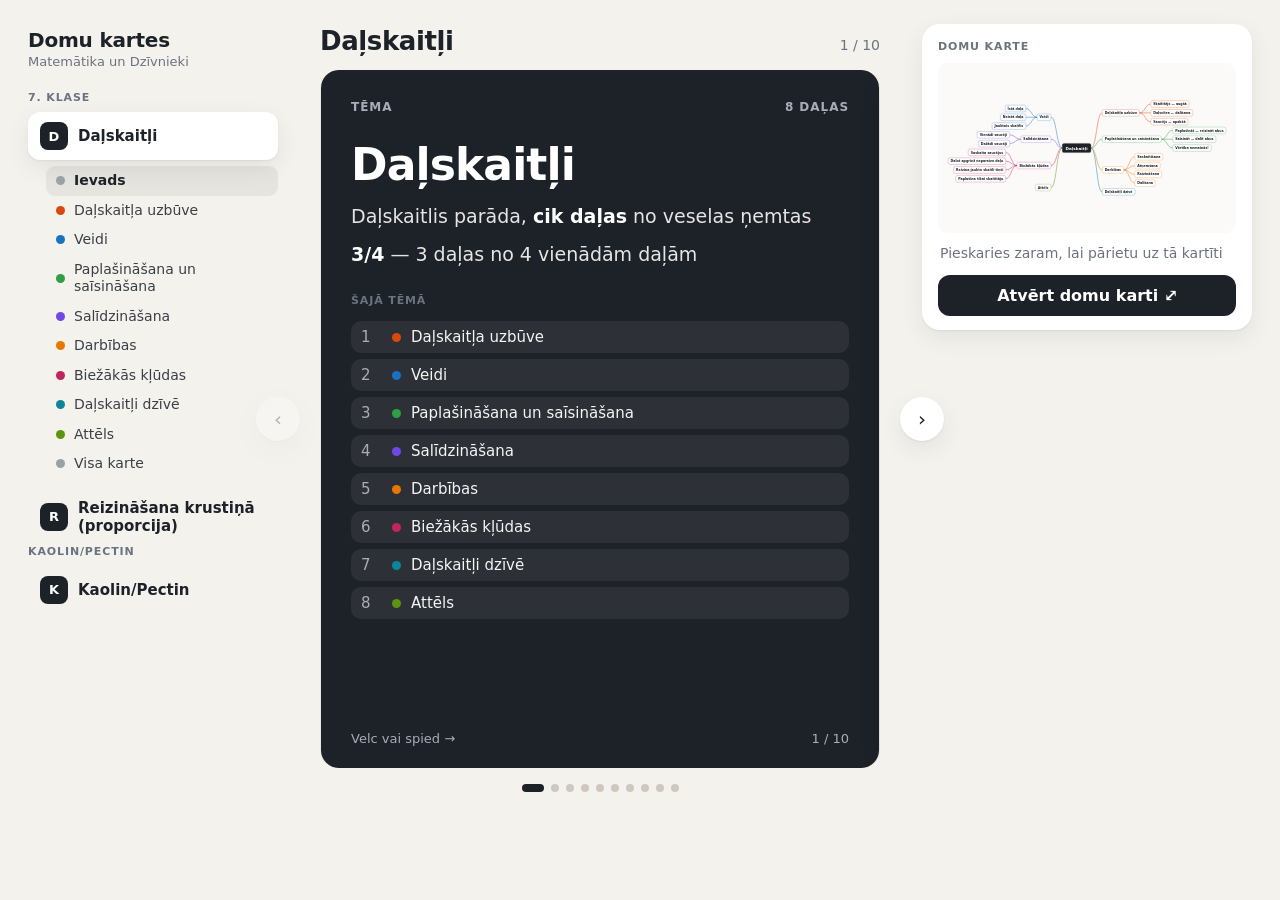
==== commit f5734a2c: "Update index.html" ====
--- a/dalskaitli/index.html
+++ b/dalskaitli/index.html
@@ -33,46 +33,46 @@
 <p>Zemes virsma = daļsvītra</p>
 </div><div class="items"><div class="item"><div class="item-title">Skaitītājs — augšā</div><div class="item-body"><p>Cik daļas <strong>ņemam</strong></p>
 <p><strong>3</strong>/4</p>
-</div></div><div class="item"><div class="item-title">Daļsvītra — dalīšana</div><div class="item-body"><p>3/4 = 3 : 4 = 0,75</p>
+</div></div><div class="item"><div class="item-title">Daļsvītra — dalīšana</div><div class="item-body"><p>³⁄₄ = 3 : 4 = 0,75</p>
 </div></div><div class="item"><div class="item-title">Saucējs — apakšā</div><div class="item-body"><p>Cik vienādās daļās <strong>sadalīts</strong> veselais</p>
 <p>3/<strong>4</strong></p>
 <p>Saucējs nekad nav 0!</p>
 </div></div></div><div class="card-foot"><span>Daļskaitļi</span><span>2 / 10</span></div></div></section><section class="slide" id="slide-3" aria-label="3 / 10"><div class="card branch" style="--c:#1971c2;--tint:#1971c217"><div class="card-top"><span class="badge">2</span><span>Daļskaitļi</span></div><h2>Veidi</h2><div class="items"><div class="item"><div class="item-title">Īstā daļa</div><div class="item-body"><p>Skaitītājs &lt; saucējs</p>
-<p><strong>3/4</strong>, 1/2, 5/8 — mazāka par 1</p>
+<p><strong>³⁄₄</strong>, ¹⁄₂, ⁵⁄₈ — mazāka par 1</p>
 </div></div><div class="item"><div class="item-title">Neīstā daļa</div><div class="item-body"><p>Skaitītājs ≥ saucējs</p>
-<p><strong>7/4</strong>, 5/5 — lielāka vai vienāda ar 1</p>
+<p><strong>⁷⁄₄</strong>, ⁵⁄₅ — lielāka vai vienāda ar 1</p>
 </div></div><div class="item"><div class="item-title">Jauktais skaitlis</div><div class="item-body"><p>Veselā daļa + daļa</p>
-<p><strong>1 3/4 = 7/4</strong></p>
+<p><strong>1 ³⁄₄ = ⁷⁄₄</strong></p>
 <p>(1 · 4 + 3 = 7)</p>
 </div></div></div><div class="card-foot"><span>Daļskaitļi</span><span>3 / 10</span></div></div></section><section class="slide" id="slide-4" aria-label="4 / 10"><div class="card branch" style="--c:#2f9e44;--tint:#2f9e4417"><div class="card-top"><span class="badge">3</span><span>Daļskaitļi</span></div><h2>Paplašināšana un saīsināšana</h2><div class="items"><div class="item"><div class="item-title">Paplašināt — reizināt abus</div><div class="item-body"><p>Skaitītāju un saucēju reizina ar <strong>to pašu</strong> skaitli</p>
-<p>1/2 = 2/4 = 3/6</p>
+<p>¹⁄₂ = ²⁄₄ = ³⁄₆</p>
 </div></div><div class="item"><div class="item-title">Saīsināt — dalīt abus</div><div class="item-body"><p>Skaitītāju un saucēju dala ar <strong>to pašu</strong> skaitli</p>
-<p>6/8 = 3/4  (: 2)</p>
+<p>⁶⁄₈ = ³⁄₄  (: 2)</p>
 </div></div><div class="item bare"><div class="item-title">Vērtība nemainās!</div></div></div><div class="card-foot"><span>Daļskaitļi</span><span>4 / 10</span></div></div></section><section class="slide" id="slide-5" aria-label="5 / 10"><div class="card branch" style="--c:#7048e8;--tint:#7048e817"><div class="card-top"><span class="badge">4</span><span>Daļskaitļi</span></div><h2>Salīdzināšana</h2><div class="items"><div class="item"><div class="item-title">Vienādi saucēji</div><div class="item-body"><p>Lielāka tā, kurai lielāks skaitītājs</p>
-<p>3/7 &lt; 5/7</p>
+<p>³⁄₇ &lt; ⁵⁄₇</p>
 </div></div><div class="item"><div class="item-title">Dažādi saucēji</div><div class="item-body"><p>Vispirms kopsaucējs</p>
-<p>2/3 un 3/4 → 8/12 un 9/12</p>
-<p><strong>2/3 &lt; 3/4</strong></p>
+<p>²⁄₃ un ³⁄₄ → ⁸⁄₁₂ un ⁹⁄₁₂</p>
+<p><strong>²⁄₃ &lt; ³⁄₄</strong></p>
 </div></div></div><div class="card-foot"><span>Daļskaitļi</span><span>5 / 10</span></div></div></section><section class="slide" id="slide-6" aria-label="6 / 10"><div class="card branch" style="--c:#e67700;--tint:#e6770017"><div class="card-top"><span class="badge">5</span><span>Daļskaitļi</span></div><h2>Darbības</h2><div class="items"><div class="item"><div class="item-title">Saskaitīšana</div><div class="item-body"><p>Vienādi saucēji: saskaita skaitītājus</p>
-<p>2/7 + 3/7 = 5/7</p>
+<p>²⁄₇ + ³⁄₇ = ⁵⁄₇</p>
 <p>Dažādi saucēji: vispirms kopsaucējs</p>
-<p>1/2 + 1/3 = 3/6 + 2/6 = <strong>5/6</strong></p>
-</div></div><div class="item"><div class="item-title">Atpēmšana</div><div class="item-body"><p>Tāpat kā saskaitīšana — ar kopsaucēju</p>
-<p>3/4 − 1/6 = 9/12 − 2/12 = <strong>7/12</strong></p>
+<p>¹⁄₂ + ¹⁄₃ = ³⁄₆ + ²⁄₆ = <strong>⁵⁄₆</strong></p>
+</div></div><div class="item"><div class="item-title">Atņemšana</div><div class="item-body"><p>Tāpat kā saskaitīšana — ar kopsaucēju</p>
+<p>³⁄₄ − ¹⁄₆ = ⁹⁄₁₂ − ²⁄₁₂ = <strong>⁷⁄₁₂</strong></p>
 </div></div><div class="item"><div class="item-title">Reizināšana</div><div class="item-body"><p>Skaitītāju ar skaitītāju, saucēju ar saucēju</p>
-<p>2/3 · 3/5 = 6/15 = <strong>2/5</strong></p>
+<p>²⁄₃ · ³⁄₅ = ⁶⁄₁₅ = <strong>²⁄₅</strong></p>
 </div></div><div class="item"><div class="item-title">Dalīšana</div><div class="item-body"><p>Reizina ar <strong>apgriezto</strong> otro daļu</p>
-<p>2/3 : 4/5 = 2/3 · 5/4 = 10/12 = <strong>5/6</strong></p>
-</div></div></div><div class="card-foot"><span>Daļskaitļi</span><span>6 / 10</span></div></div></section><section class="slide" id="slide-7" aria-label="7 / 10"><div class="card branch" style="--c:#c2255c;--tint:#c2255c17"><div class="card-top"><span class="badge">6</span><span>Daļskaitļi</span></div><h2>Biežākās kļūdas</h2><div class="items"><div class="item"><div class="item-title">Saskaita saucējus</div><div class="item-body"><p>❌ 1/2 + 1/3 = 2/5</p>
-<p>✅ 1/2 + 1/3 = 5/6</p>
+<p>²⁄₃ : ⁴⁄₅ = ²⁄₃ · ⁵⁄₄ = ¹⁰⁄₁₂ = <strong>⁵⁄₆</strong></p>
+</div></div></div><div class="card-foot"><span>Daļskaitļi</span><span>6 / 10</span></div></div></section><section class="slide" id="slide-7" aria-label="7 / 10"><div class="card branch" style="--c:#c2255c;--tint:#c2255c17"><div class="card-top"><span class="badge">6</span><span>Daļskaitļi</span></div><h2>Biežākās kļūdas</h2><div class="items"><div class="item"><div class="item-title">Saskaita saucējus</div><div class="item-body"><p>❌ ¹⁄₂ + ¹⁄₃ = ²⁄₅</p>
+<p>✅ ¹⁄₂ + ¹⁄₃ = ⁵⁄₆</p>
 </div></div><div class="item"><div class="item-title">Dalot apgriež nepareizo daļu</div><div class="item-body"><p>Apgriež <strong>otro</strong> daļu (dalītāju), nevis pirmo</p>
 </div></div><div class="item"><div class="item-title">Reizina jaukto skaitli tieši</div><div class="item-body"><p>Vispirms pārvērt neīstajā daļā</p>
-<p>1 1/2 · 2/3 = 3/2 · 2/3 = <strong>1</strong></p>
-</div></div><div class="item"><div class="item-title">Paplašina tikai skaitītāju</div><div class="item-body"><p>❌ 1/2 = 2/2</p>
-<p>✅ 1/2 = 2/4 — reizina <strong>abus</strong></p>
-</div></div></div><div class="card-foot"><span>Daļskaitļi</span><span>7 / 10</span></div></div></section><section class="slide" id="slide-8" aria-label="8 / 10"><div class="card branch" style="--c:#0c8599;--tint:#0c859917"><div class="card-top"><span class="badge">7</span><span>Daļskaitļi</span></div><h2>Daļskaitļi dzīvē</h2><div class="lead"><p>🍕 Pica 8 gabalos, apēsti 3 → <strong>3/8</strong> picas</p>
-<p>⏰ Ceturtdauļa stundas = 1/4 h = 15 min</p>
-<p>💶 Puse no 10 € = 1/2 · 10 = 5 €</p>
+<p>1 ¹⁄₂ · ²⁄₃ = ³⁄₂ · ²⁄₃ = <strong>1</strong></p>
+</div></div><div class="item"><div class="item-title">Paplašina tikai skaitītāju</div><div class="item-body"><p>❌ ¹⁄₂ = ²⁄₂</p>
+<p>✅ ¹⁄₂ = ²⁄₄ — reizina <strong>abus</strong></p>
+</div></div></div><div class="card-foot"><span>Daļskaitļi</span><span>7 / 10</span></div></div></section><section class="slide" id="slide-8" aria-label="8 / 10"><div class="card branch" style="--c:#0c8599;--tint:#0c859917"><div class="card-top"><span class="badge">7</span><span>Daļskaitļi</span></div><h2>Daļskaitļi dzīvē</h2><div class="lead"><p>🍕 Pica 8 gabalos, apēsti 3 → <strong>³⁄₈</strong> picas</p>
+<p>⏰ Ceturtdaļa stundas = ¹⁄₄ h = 15 min</p>
+<p>💶 Puse no 10 € = ¹⁄₂ · 10 = 5 €</p>
 </div><div class="items"></div><div class="card-foot"><span>Daļskaitļi</span><span>8 / 10</span></div></div></section><section class="slide" id="slide-9" aria-label="9 / 10"><div class="card branch" style="--c:#5c940d;--tint:#5c940d17"><div class="card-top"><span class="badge">8</span><span>Daļskaitļi</span></div><h2>Attēls</h2><div class="lead"><p><img src="../img/d97c9527d10a2577.png" alt="dalskaitli skaititajs saucejs"></p>
 </div><div class="items"></div><div class="card-foot"><span>Daļskaitļi</span><span>9 / 10</span></div></div></section><section class="slide" id="slide-10" aria-label="10 / 10"><div class="card map"><div class="card-top"><span>Kopsavilkums</span><span>Visa karte</span></div><h2>Visa tēma vienā kartē</h2><div class="summary-map" data-map></div><div class="card-foot"><a class="primary" href="#karte">Atvērt domu karti ⤢</a><span>10 / 10</span></div></div></section></div>
       <button class="nav prev" id="prev" type="button" aria-label="Iepriekšējā kartīte">‹</button>
@@ -106,7 +106,7 @@
   </div>
 </div>
 <script type="application/json" id="site-data">{"title":"Domu kartes","subtitle":"Matemātika un Dzīvnieki","groups":[{"title":"7. klase","topics":[{"slug":"dalskaitli","title":"Daļskaitļi"},{"slug":"proporcija-krustins","title":"Reizināšana krustiņā (proporcija)"}]},{"title":"Kaolin/Pectin","topics":[{"slug":"kaolin-pectin","title":"Kaolin/Pectin"}]}]}</script>
-<script type="application/json" id="topic-data">{"slug":"dalskaitli","root":"n1","slideCount":10,"nodes":{"n1":{"title":"Daļskaitļi","text":"Daļskaitļi","html":"<p>Daļskaitlis parāda, <strong>cik daļas<\/strong> no veselas ņemtas<\/p>\n<p><strong>3/4<\/strong> — 3 daļas no 4 vienādām daļām<\/p>\n","children":["n2","n6","n10","n14","n17","n22","n27","n28"],"branch":-1,"color":"#1d2128","slide":0},"n2":{"title":"Daļskaitļa uzbūve","text":"Daļskaitļa uzbūve","html":"<p><strong>Skaitītājs<\/strong> stāv uz zemes un <strong>skaita<\/strong>, cik ogļu izcelts — <strong>3<\/strong><\/p>\n<p><strong>Saucējs<\/strong> ir raktuvē un <strong>sauc<\/strong>, cik daļās slānis sadalīts — <strong>4<\/strong><\/p>\n<p>Zemes virsma = daļsvītra<\/p>\n","children":["n3","n4","n5"],"branch":0,"color":"#d9480f","slide":1},"n3":{"title":"Skaitītājs — augšā","text":"Skaitītājs — augšā","html":"<p>Cik daļas <strong>ņemam<\/strong><\/p>\n<p><strong>3<\/strong>/4<\/p>\n","children":[],"branch":0,"color":"#d9480f","slide":1},"n4":{"title":"Daļsvītra — dalīšana","text":"Daļsvītra — dalīšana","html":"<p>3/4 = 3 : 4 = 0,75<\/p>\n","children":[],"branch":0,"color":"#d9480f","slide":1},"n5":{"title":"Saucējs — apakšā","text":"Saucējs — apakšā","html":"<p>Cik vienādās daļās <strong>sadalīts<\/strong> veselais<\/p>\n<p>3/<strong>4<\/strong><\/p>\n<p>Saucējs nekad nav 0!<\/p>\n","children":[],"branch":0,"color":"#d9480f","slide":1},"n6":{"title":"Veidi","text":"Veidi","html":"","children":["n7","n8","n9"],"branch":1,"color":"#1971c2","slide":2},"n7":{"title":"Īstā daļa","text":"Īstā daļa","html":"<p>Skaitītājs &lt; saucējs<\/p>\n<p><strong>3/4<\/strong>, 1/2, 5/8 — mazāka par 1<\/p>\n","children":[],"branch":1,"color":"#1971c2","slide":2},"n8":{"title":"Neīstā daļa","text":"Neīstā daļa","html":"<p>Skaitītājs ≥ saucējs<\/p>\n<p><strong>7/4<\/strong>, 5/5 — lielāka vai vienāda ar 1<\/p>\n","children":[],"branch":1,"color":"#1971c2","slide":2},"n9":{"title":"Jauktais skaitlis","text":"Jauktais skaitlis","html":"<p>Veselā daļa + daļa<\/p>\n<p><strong>1 3/4 = 7/4<\/strong><\/p>\n<p>(1 · 4 + 3 = 7)<\/p>\n","children":[],"branch":1,"color":"#1971c2","slide":2},"n10":{"title":"Paplašināšana un saīsināšana","text":"Paplašināšana un saīsināšana","html":"","children":["n11","n12","n13"],"branch":2,"color":"#2f9e44","slide":3},"n11":{"title":"Paplašināt — reizināt abus","text":"Paplašināt — reizināt abus","html":"<p>Skaitītāju un saucēju reizina ar <strong>to pašu<\/strong> skaitli<\/p>\n<p>1/2 = 2/4 = 3/6<\/p>\n","children":[],"branch":2,"color":"#2f9e44","slide":3},"n12":{"title":"Saīsināt — dalīt abus","text":"Saīsināt — dalīt abus","html":"<p>Skaitītāju un saucēju dala ar <strong>to pašu<\/strong> skaitli<\/p>\n<p>6/8 = 3/4  (: 2)<\/p>\n","children":[],"branch":2,"color":"#2f9e44","slide":3},"n13":{"title":"Vērtība nemainās!","text":"Vērtība nemainās!","html":"","children":[],"branch":2,"color":"#2f9e44","slide":3},"n14":{"title":"Salīdzināšana","text":"Salīdzināšana","html":"","children":["n15","n16"],"branch":3,"color":"#7048e8","slide":4},"n15":{"title":"Vienādi saucēji","text":"Vienādi saucēji","html":"<p>Lielāka tā, kurai lielāks skaitītājs<\/p>\n<p>3/7 &lt; 5/7<\/p>\n","children":[],"branch":3,"color":"#7048e8","slide":4},"n16":{"title":"Dažādi saucēji","text":"Dažādi saucēji","html":"<p>Vispirms kopsaucējs<\/p>\n<p>2/3 un 3/4 → 8/12 un 9/12<\/p>\n<p><strong>2/3 &lt; 3/4<\/strong><\/p>\n","children":[],"branch":3,"color":"#7048e8","slide":4},"n17":{"title":"Darbības","text":"Darbības","html":"","children":["n18","n19","n20","n21"],"branch":4,"color":"#e67700","slide":5},"n18":{"title":"Saskaitīšana","text":"Saskaitīšana","html":"<p>Vienādi saucēji: saskaita skaitītājus<\/p>\n<p>2/7 + 3/7 = 5/7<\/p>\n<p>Dažādi saucēji: vispirms kopsaucējs<\/p>\n<p>1/2 + 1/3 = 3/6 + 2/6 = <strong>5/6<\/strong><\/p>\n","children":[],"branch":4,"color":"#e67700","slide":5},"n19":{"title":"Atpēmšana","text":"Atpēmšana","html":"<p>Tāpat kā saskaitīšana — ar kopsaucēju<\/p>\n<p>3/4 − 1/6 = 9/12 − 2/12 = <strong>7/12<\/strong><\/p>\n","children":[],"branch":4,"color":"#e67700","slide":5},"n20":{"title":"Reizināšana","text":"Reizināšana","html":"<p>Skaitītāju ar skaitītāju, saucēju ar saucēju<\/p>\n<p>2/3 · 3/5 = 6/15 = <strong>2/5<\/strong><\/p>\n","children":[],"branch":4,"color":"#e67700","slide":5},"n21":{"title":"Dalīšana","text":"Dalīšana","html":"<p>Reizina ar <strong>apgriezto<\/strong> otro daļu<\/p>\n<p>2/3 : 4/5 = 2/3 · 5/4 = 10/12 = <strong>5/6<\/strong><\/p>\n","children":[],"branch":4,"color":"#e67700","slide":5},"n22":{"title":"Biežākās kļūdas","text":"Biežākās kļūdas","html":"","children":["n23","n24","n25","n26"],"branch":5,"color":"#c2255c","slide":6},"n23":{"title":"Saskaita saucējus","text":"Saskaita saucējus","html":"<p>❌ 1/2 + 1/3 = 2/5<\/p>\n<p>✅ 1/2 + 1/3 = 5/6<\/p>\n","children":[],"branch":5,"color":"#c2255c","slide":6},"n24":{"title":"Dalot apgriež nepareizo daļu","text":"Dalot apgriež nepareizo daļu","html":"<p>Apgriež <strong>otro<\/strong> daļu (dalītāju), nevis pirmo<\/p>\n","children":[],"branch":5,"color":"#c2255c","slide":6},"n25":{"title":"Reizina jaukto skaitli tieši","text":"Reizina jaukto skaitli tieši","html":"<p>Vispirms pārvērt neīstajā daļā<\/p>\n<p>1 1/2 · 2/3 = 3/2 · 2/3 = <strong>1<\/strong><\/p>\n","children":[],"branch":5,"color":"#c2255c","slide":6},"n26":{"title":"Paplašina tikai skaitītāju","text":"Paplašina tikai skaitītāju","html":"<p>❌ 1/2 = 2/2<\/p>\n<p>✅ 1/2 = 2/4 — reizina <strong>abus<\/strong><\/p>\n","children":[],"branch":5,"color":"#c2255c","slide":6},"n27":{"title":"Daļskaitļi dzīvē","text":"Daļskaitļi dzīvē","html":"<p>🍕 Pica 8 gabalos, apēsti 3 → <strong>3/8<\/strong> picas<\/p>\n<p>⏰ Ceturtdauļa stundas = 1/4 h = 15 min<\/p>\n<p>💶 Puse no 10 € = 1/2 · 10 = 5 €<\/p>\n","children":[],"branch":6,"color":"#0c8599","slide":7},"n28":{"title":"Attēls","text":"Attēls","html":"<p><img src=\"../img/d97c9527d10a2577.png\" alt=\"dalskaitli skaititajs saucejs\"><\/p>\n","children":[],"branch":7,"color":"#5c940d","slide":8}}}</script>
+<script type="application/json" id="topic-data">{"slug":"dalskaitli","root":"n1","slideCount":10,"nodes":{"n1":{"title":"Daļskaitļi","text":"Daļskaitļi","html":"<p>Daļskaitlis parāda, <strong>cik daļas<\/strong> no veselas ņemtas<\/p>\n<p><strong>3/4<\/strong> — 3 daļas no 4 vienādām daļām<\/p>\n","children":["n2","n6","n10","n14","n17","n22","n27","n28"],"branch":-1,"color":"#1d2128","slide":0},"n2":{"title":"Daļskaitļa uzbūve","text":"Daļskaitļa uzbūve","html":"<p><strong>Skaitītājs<\/strong> stāv uz zemes un <strong>skaita<\/strong>, cik ogļu izcelts — <strong>3<\/strong><\/p>\n<p><strong>Saucējs<\/strong> ir raktuvē un <strong>sauc<\/strong>, cik daļās slānis sadalīts — <strong>4<\/strong><\/p>\n<p>Zemes virsma = daļsvītra<\/p>\n","children":["n3","n4","n5"],"branch":0,"color":"#d9480f","slide":1},"n3":{"title":"Skaitītājs — augšā","text":"Skaitītājs — augšā","html":"<p>Cik daļas <strong>ņemam<\/strong><\/p>\n<p><strong>3<\/strong>/4<\/p>\n","children":[],"branch":0,"color":"#d9480f","slide":1},"n4":{"title":"Daļsvītra — dalīšana","text":"Daļsvītra — dalīšana","html":"<p>³⁄₄ = 3 : 4 = 0,75<\/p>\n","children":[],"branch":0,"color":"#d9480f","slide":1},"n5":{"title":"Saucējs — apakšā","text":"Saucējs — apakšā","html":"<p>Cik vienādās daļās <strong>sadalīts<\/strong> veselais<\/p>\n<p>3/<strong>4<\/strong><\/p>\n<p>Saucējs nekad nav 0!<\/p>\n","children":[],"branch":0,"color":"#d9480f","slide":1},"n6":{"title":"Veidi","text":"Veidi","html":"","children":["n7","n8","n9"],"branch":1,"color":"#1971c2","slide":2},"n7":{"title":"Īstā daļa","text":"Īstā daļa","html":"<p>Skaitītājs &lt; saucējs<\/p>\n<p><strong>³⁄₄<\/strong>, ¹⁄₂, ⁵⁄₈ — mazāka par 1<\/p>\n","children":[],"branch":1,"color":"#1971c2","slide":2},"n8":{"title":"Neīstā daļa","text":"Neīstā daļa","html":"<p>Skaitītājs ≥ saucējs<\/p>\n<p><strong>⁷⁄₄<\/strong>, ⁵⁄₅ — lielāka vai vienāda ar 1<\/p>\n","children":[],"branch":1,"color":"#1971c2","slide":2},"n9":{"title":"Jauktais skaitlis","text":"Jauktais skaitlis","html":"<p>Veselā daļa + daļa<\/p>\n<p><strong>1 ³⁄₄ = ⁷⁄₄<\/strong><\/p>\n<p>(1 · 4 + 3 = 7)<\/p>\n","children":[],"branch":1,"color":"#1971c2","slide":2},"n10":{"title":"Paplašināšana un saīsināšana","text":"Paplašināšana un saīsināšana","html":"","children":["n11","n12","n13"],"branch":2,"color":"#2f9e44","slide":3},"n11":{"title":"Paplašināt — reizināt abus","text":"Paplašināt — reizināt abus","html":"<p>Skaitītāju un saucēju reizina ar <strong>to pašu<\/strong> skaitli<\/p>\n<p>¹⁄₂ = ²⁄₄ = ³⁄₆<\/p>\n","children":[],"branch":2,"color":"#2f9e44","slide":3},"n12":{"title":"Saīsināt — dalīt abus","text":"Saīsināt — dalīt abus","html":"<p>Skaitītāju un saucēju dala ar <strong>to pašu<\/strong> skaitli<\/p>\n<p>⁶⁄₈ = ³⁄₄  (: 2)<\/p>\n","children":[],"branch":2,"color":"#2f9e44","slide":3},"n13":{"title":"Vērtība nemainās!","text":"Vērtība nemainās!","html":"","children":[],"branch":2,"color":"#2f9e44","slide":3},"n14":{"title":"Salīdzināšana","text":"Salīdzināšana","html":"","children":["n15","n16"],"branch":3,"color":"#7048e8","slide":4},"n15":{"title":"Vienādi saucēji","text":"Vienādi saucēji","html":"<p>Lielāka tā, kurai lielāks skaitītājs<\/p>\n<p>³⁄₇ &lt; ⁵⁄₇<\/p>\n","children":[],"branch":3,"color":"#7048e8","slide":4},"n16":{"title":"Dažādi saucēji","text":"Dažādi saucēji","html":"<p>Vispirms kopsaucējs<\/p>\n<p>²⁄₃ un ³⁄₄ → ⁸⁄₁₂ un ⁹⁄₁₂<\/p>\n<p><strong>²⁄₃ &lt; ³⁄₄<\/strong><\/p>\n","children":[],"branch":3,"color":"#7048e8","slide":4},"n17":{"title":"Darbības","text":"Darbības","html":"","children":["n18","n19","n20","n21"],"branch":4,"color":"#e67700","slide":5},"n18":{"title":"Saskaitīšana","text":"Saskaitīšana","html":"<p>Vienādi saucēji: saskaita skaitītājus<\/p>\n<p>²⁄₇ + ³⁄₇ = ⁵⁄₇<\/p>\n<p>Dažādi saucēji: vispirms kopsaucējs<\/p>\n<p>¹⁄₂ + ¹⁄₃ = ³⁄₆ + ²⁄₆ = <strong>⁵⁄₆<\/strong><\/p>\n","children":[],"branch":4,"color":"#e67700","slide":5},"n19":{"title":"Atņemšana","text":"Atņemšana","html":"<p>Tāpat kā saskaitīšana — ar kopsaucēju<\/p>\n<p>³⁄₄ − ¹⁄₆ = ⁹⁄₁₂ − ²⁄₁₂ = <strong>⁷⁄₁₂<\/strong><\/p>\n","children":[],"branch":4,"color":"#e67700","slide":5},"n20":{"title":"Reizināšana","text":"Reizināšana","html":"<p>Skaitītāju ar skaitītāju, saucēju ar saucēju<\/p>\n<p>²⁄₃ · ³⁄₅ = ⁶⁄₁₅ = <strong>²⁄₅<\/strong><\/p>\n","children":[],"branch":4,"color":"#e67700","slide":5},"n21":{"title":"Dalīšana","text":"Dalīšana","html":"<p>Reizina ar <strong>apgriezto<\/strong> otro daļu<\/p>\n<p>²⁄₃ : ⁴⁄₅ = ²⁄₃ · ⁵⁄₄ = ¹⁰⁄₁₂ = <strong>⁵⁄₆<\/strong><\/p>\n","children":[],"branch":4,"color":"#e67700","slide":5},"n22":{"title":"Biežākās kļūdas","text":"Biežākās kļūdas","html":"","children":["n23","n24","n25","n26"],"branch":5,"color":"#c2255c","slide":6},"n23":{"title":"Saskaita saucējus","text":"Saskaita saucējus","html":"<p>❌ ¹⁄₂ + ¹⁄₃ = ²⁄₅<\/p>\n<p>✅ ¹⁄₂ + ¹⁄₃ = ⁵⁄₆<\/p>\n","children":[],"branch":5,"color":"#c2255c","slide":6},"n24":{"title":"Dalot apgriež nepareizo daļu","text":"Dalot apgriež nepareizo daļu","html":"<p>Apgriež <strong>otro<\/strong> daļu (dalītāju), nevis pirmo<\/p>\n","children":[],"branch":5,"color":"#c2255c","slide":6},"n25":{"title":"Reizina jaukto skaitli tieši","text":"Reizina jaukto skaitli tieši","html":"<p>Vispirms pārvērt neīstajā daļā<\/p>\n<p>1 ¹⁄₂ · ²⁄₃ = ³⁄₂ · ²⁄₃ = <strong>1<\/strong><\/p>\n","children":[],"branch":5,"color":"#c2255c","slide":6},"n26":{"title":"Paplašina tikai skaitītāju","text":"Paplašina tikai skaitītāju","html":"<p>❌ ¹⁄₂ = ²⁄₂<\/p>\n<p>✅ ¹⁄₂ = ²⁄₄ — reizina <strong>abus<\/strong><\/p>\n","children":[],"branch":5,"color":"#c2255c","slide":6},"n27":{"title":"Daļskaitļi dzīvē","text":"Daļskaitļi dzīvē","html":"<p>🍕 Pica 8 gabalos, apēsti 3 → <strong>³⁄₈<\/strong> picas<\/p>\n<p>⏰ Ceturtdaļa stundas = ¹⁄₄ h = 15 min<\/p>\n<p>💶 Puse no 10 € = ¹⁄₂ · 10 = 5 €<\/p>\n","children":[],"branch":6,"color":"#0c8599","slide":7},"n28":{"title":"Attēls","text":"Attēls","html":"<p><img src=\"../img/d97c9527d10a2577.png\" alt=\"dalskaitli skaititajs saucejs\"><\/p>\n","children":[],"branch":7,"color":"#5c940d","slide":8}}}</script>
 <script src="../assets/layout.js"></script>
 <script src="../assets/site.js"></script>
 </body>
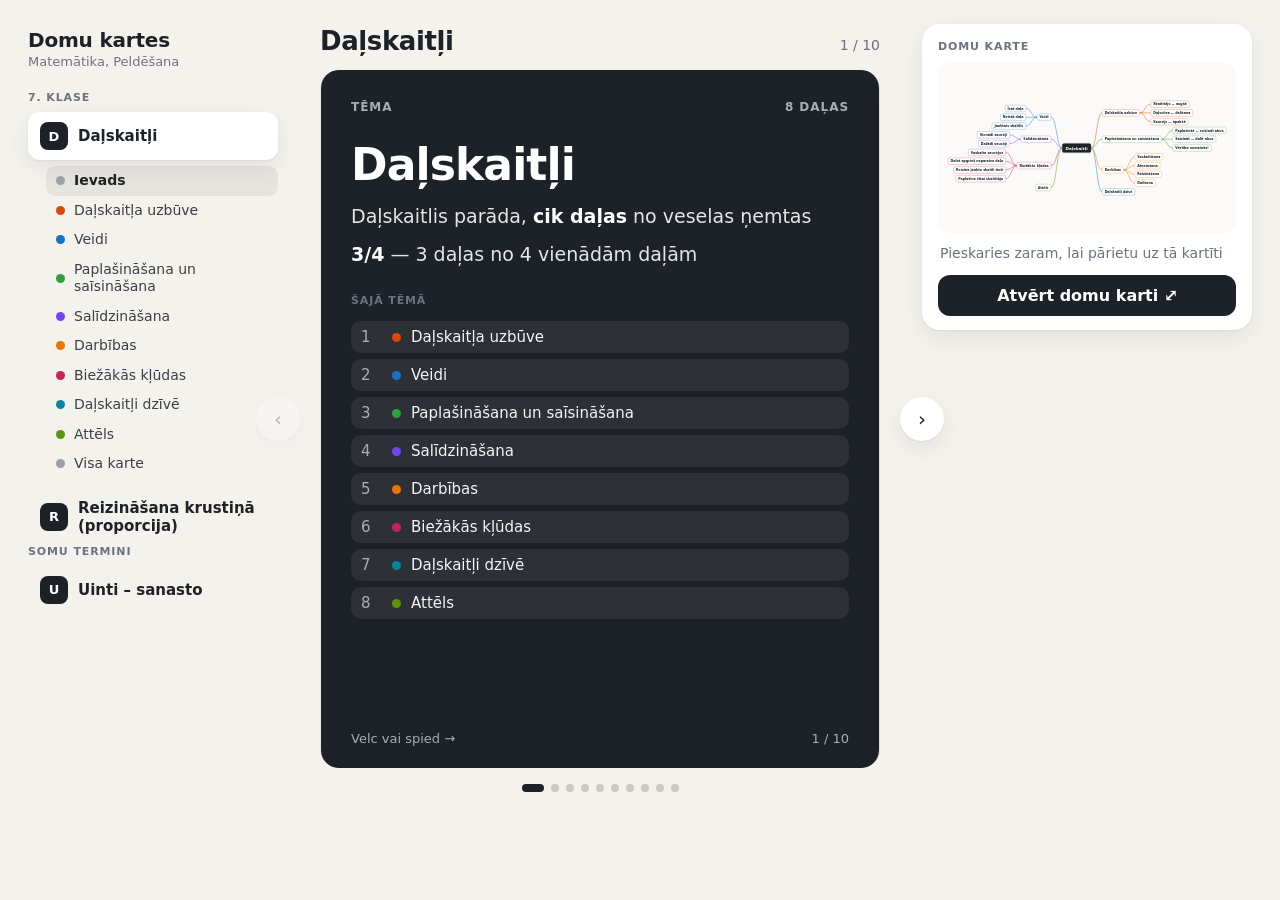
==== commit ea255f5b: "Added swimming" ====
--- a/dalskaitli/index.html
+++ b/dalskaitli/index.html
@@ -16,9 +16,9 @@
   <nav class="sidebar" id="sidebar" aria-label="Tēmas">
     <a class="brand-link" href="../index.html">
       <div class="brand">Domu kartes</div>
-      <div class="brand-sub">Matemātika un Dzīvnieki</div>
+      <div class="brand-sub">Matemātika, Peldēšana</div>
     </a>
-    <p class="side-label">7. klase</p><ul class="topic-list"><li class="topic active"><a class="topic-btn" href="../dalskaitli/index.html" aria-current="page"><span class="topic-icon">D</span><span>Daļskaitļi</span></a><ul class="sections"><li><a class="section-btn current" href="#1"><span class="dot"></span><span>Ievads</span></a></li><li><a class="section-btn" href="#2"><span class="dot" style="--c:#d9480f"></span><span>Daļskaitļa uzbūve</span></a></li><li><a class="section-btn" href="#3"><span class="dot" style="--c:#1971c2"></span><span>Veidi</span></a></li><li><a class="section-btn" href="#4"><span class="dot" style="--c:#2f9e44"></span><span>Paplašināšana un saīsināšana</span></a></li><li><a class="section-btn" href="#5"><span class="dot" style="--c:#7048e8"></span><span>Salīdzināšana</span></a></li><li><a class="section-btn" href="#6"><span class="dot" style="--c:#e67700"></span><span>Darbības</span></a></li><li><a class="section-btn" href="#7"><span class="dot" style="--c:#c2255c"></span><span>Biežākās kļūdas</span></a></li><li><a class="section-btn" href="#8"><span class="dot" style="--c:#0c8599"></span><span>Daļskaitļi dzīvē</span></a></li><li><a class="section-btn" href="#9"><span class="dot" style="--c:#5c940d"></span><span>Attēls</span></a></li><li><a class="section-btn" href="#10"><span class="dot"></span><span>Visa karte</span></a></li></ul></li><li class="topic"><a class="topic-btn" href="../proporcija-krustins/index.html"><span class="topic-icon">R</span><span>Reizināšana krustiņā (proporcija)</span></a></li></ul><p class="side-label">Kaolin/Pectin</p><ul class="topic-list"><li class="topic"><a class="topic-btn" href="../kaolin-pectin/index.html"><span class="topic-icon">K</span><span>Kaolin/Pectin</span></a></li></ul>
+    <p class="side-label">7. klase</p><ul class="topic-list"><li class="topic active"><a class="topic-btn" href="../dalskaitli/index.html" aria-current="page"><span class="topic-icon">D</span><span>Daļskaitļi</span></a><ul class="sections"><li><a class="section-btn current" href="#1"><span class="dot"></span><span>Ievads</span></a></li><li><a class="section-btn" href="#2"><span class="dot" style="--c:#d9480f"></span><span>Daļskaitļa uzbūve</span></a></li><li><a class="section-btn" href="#3"><span class="dot" style="--c:#1971c2"></span><span>Veidi</span></a></li><li><a class="section-btn" href="#4"><span class="dot" style="--c:#2f9e44"></span><span>Paplašināšana un saīsināšana</span></a></li><li><a class="section-btn" href="#5"><span class="dot" style="--c:#7048e8"></span><span>Salīdzināšana</span></a></li><li><a class="section-btn" href="#6"><span class="dot" style="--c:#e67700"></span><span>Darbības</span></a></li><li><a class="section-btn" href="#7"><span class="dot" style="--c:#c2255c"></span><span>Biežākās kļūdas</span></a></li><li><a class="section-btn" href="#8"><span class="dot" style="--c:#0c8599"></span><span>Daļskaitļi dzīvē</span></a></li><li><a class="section-btn" href="#9"><span class="dot" style="--c:#5c940d"></span><span>Attēls</span></a></li><li><a class="section-btn" href="#10"><span class="dot"></span><span>Visa karte</span></a></li></ul></li><li class="topic"><a class="topic-btn" href="../proporcija-krustins/index.html"><span class="topic-icon">R</span><span>Reizināšana krustiņā (proporcija)</span></a></li></ul><p class="side-label">Somu termini</p><ul class="topic-list"><li class="topic"><a class="topic-btn" href="../uinti-sanasto/index.html"><span class="topic-icon">U</span><span>Uinti – sanasto</span></a></li></ul>
   </nav>
   <main class="stage">
     <div class="stage-head">
@@ -73,7 +73,7 @@
 </div></div></div><div class="card-foot"><span>Daļskaitļi</span><span>7 / 10</span></div></div></section><section class="slide" id="slide-8" aria-label="8 / 10"><div class="card branch" style="--c:#0c8599;--tint:#0c859917"><div class="card-top"><span class="badge">7</span><span>Daļskaitļi</span></div><h2>Daļskaitļi dzīvē</h2><div class="lead"><p>🍕 Pica 8 gabalos, apēsti 3 → <strong>³⁄₈</strong> picas</p>
 <p>⏰ Ceturtdaļa stundas = ¹⁄₄ h = 15 min</p>
 <p>💶 Puse no 10 € = ¹⁄₂ · 10 = 5 €</p>
-</div><div class="items"></div><div class="card-foot"><span>Daļskaitļi</span><span>8 / 10</span></div></div></section><section class="slide" id="slide-9" aria-label="9 / 10"><div class="card branch" style="--c:#5c940d;--tint:#5c940d17"><div class="card-top"><span class="badge">8</span><span>Daļskaitļi</span></div><h2>Attēls</h2><div class="lead"><p><img src="../img/d97c9527d10a2577.png" alt="dalskaitli skaititajs saucejs"></p>
+</div><div class="items"></div><div class="card-foot"><span>Daļskaitļi</span><span>8 / 10</span></div></div></section><section class="slide" id="slide-9" aria-label="9 / 10"><div class="card branch" style="--c:#5c940d;--tint:#5c940d17"><div class="card-top"><span class="badge">8</span><span>Daļskaitļi</span></div><h2>Attēls</h2><div class="lead"><p><img src="../img/3ddf08df7527ab1f.svg" alt="dalskaitli skaititajs saucejs"></p>
 </div><div class="items"></div><div class="card-foot"><span>Daļskaitļi</span><span>9 / 10</span></div></div></section><section class="slide" id="slide-10" aria-label="10 / 10"><div class="card map"><div class="card-top"><span>Kopsavilkums</span><span>Visa karte</span></div><h2>Visa tēma vienā kartē</h2><div class="summary-map" data-map></div><div class="card-foot"><a class="primary" href="#karte">Atvērt domu karti ⤢</a><span>10 / 10</span></div></div></section></div>
       <button class="nav prev" id="prev" type="button" aria-label="Iepriekšējā kartīte">‹</button>
       <button class="nav next" id="next" type="button" aria-label="Nākamā kartīte">›</button>
@@ -105,8 +105,8 @@
     <div class="ov-hint" id="ovHint">Velc, lai pārvietotu · tuvini ar ritenīti vai diviem pirkstiem · pieskaries mezglam, lai sakļautu</div>
   </div>
 </div>
-<script type="application/json" id="site-data">{"title":"Domu kartes","subtitle":"Matemātika un Dzīvnieki","groups":[{"title":"7. klase","topics":[{"slug":"dalskaitli","title":"Daļskaitļi"},{"slug":"proporcija-krustins","title":"Reizināšana krustiņā (proporcija)"}]},{"title":"Kaolin/Pectin","topics":[{"slug":"kaolin-pectin","title":"Kaolin/Pectin"}]}]}</script>
-<script type="application/json" id="topic-data">{"slug":"dalskaitli","root":"n1","slideCount":10,"nodes":{"n1":{"title":"Daļskaitļi","text":"Daļskaitļi","html":"<p>Daļskaitlis parāda, <strong>cik daļas<\/strong> no veselas ņemtas<\/p>\n<p><strong>3/4<\/strong> — 3 daļas no 4 vienādām daļām<\/p>\n","children":["n2","n6","n10","n14","n17","n22","n27","n28"],"branch":-1,"color":"#1d2128","slide":0},"n2":{"title":"Daļskaitļa uzbūve","text":"Daļskaitļa uzbūve","html":"<p><strong>Skaitītājs<\/strong> stāv uz zemes un <strong>skaita<\/strong>, cik ogļu izcelts — <strong>3<\/strong><\/p>\n<p><strong>Saucējs<\/strong> ir raktuvē un <strong>sauc<\/strong>, cik daļās slānis sadalīts — <strong>4<\/strong><\/p>\n<p>Zemes virsma = daļsvītra<\/p>\n","children":["n3","n4","n5"],"branch":0,"color":"#d9480f","slide":1},"n3":{"title":"Skaitītājs — augšā","text":"Skaitītājs — augšā","html":"<p>Cik daļas <strong>ņemam<\/strong><\/p>\n<p><strong>3<\/strong>/4<\/p>\n","children":[],"branch":0,"color":"#d9480f","slide":1},"n4":{"title":"Daļsvītra — dalīšana","text":"Daļsvītra — dalīšana","html":"<p>³⁄₄ = 3 : 4 = 0,75<\/p>\n","children":[],"branch":0,"color":"#d9480f","slide":1},"n5":{"title":"Saucējs — apakšā","text":"Saucējs — apakšā","html":"<p>Cik vienādās daļās <strong>sadalīts<\/strong> veselais<\/p>\n<p>3/<strong>4<\/strong><\/p>\n<p>Saucējs nekad nav 0!<\/p>\n","children":[],"branch":0,"color":"#d9480f","slide":1},"n6":{"title":"Veidi","text":"Veidi","html":"","children":["n7","n8","n9"],"branch":1,"color":"#1971c2","slide":2},"n7":{"title":"Īstā daļa","text":"Īstā daļa","html":"<p>Skaitītājs &lt; saucējs<\/p>\n<p><strong>³⁄₄<\/strong>, ¹⁄₂, ⁵⁄₈ — mazāka par 1<\/p>\n","children":[],"branch":1,"color":"#1971c2","slide":2},"n8":{"title":"Neīstā daļa","text":"Neīstā daļa","html":"<p>Skaitītājs ≥ saucējs<\/p>\n<p><strong>⁷⁄₄<\/strong>, ⁵⁄₅ — lielāka vai vienāda ar 1<\/p>\n","children":[],"branch":1,"color":"#1971c2","slide":2},"n9":{"title":"Jauktais skaitlis","text":"Jauktais skaitlis","html":"<p>Veselā daļa + daļa<\/p>\n<p><strong>1 ³⁄₄ = ⁷⁄₄<\/strong><\/p>\n<p>(1 · 4 + 3 = 7)<\/p>\n","children":[],"branch":1,"color":"#1971c2","slide":2},"n10":{"title":"Paplašināšana un saīsināšana","text":"Paplašināšana un saīsināšana","html":"","children":["n11","n12","n13"],"branch":2,"color":"#2f9e44","slide":3},"n11":{"title":"Paplašināt — reizināt abus","text":"Paplašināt — reizināt abus","html":"<p>Skaitītāju un saucēju reizina ar <strong>to pašu<\/strong> skaitli<\/p>\n<p>¹⁄₂ = ²⁄₄ = ³⁄₆<\/p>\n","children":[],"branch":2,"color":"#2f9e44","slide":3},"n12":{"title":"Saīsināt — dalīt abus","text":"Saīsināt — dalīt abus","html":"<p>Skaitītāju un saucēju dala ar <strong>to pašu<\/strong> skaitli<\/p>\n<p>⁶⁄₈ = ³⁄₄  (: 2)<\/p>\n","children":[],"branch":2,"color":"#2f9e44","slide":3},"n13":{"title":"Vērtība nemainās!","text":"Vērtība nemainās!","html":"","children":[],"branch":2,"color":"#2f9e44","slide":3},"n14":{"title":"Salīdzināšana","text":"Salīdzināšana","html":"","children":["n15","n16"],"branch":3,"color":"#7048e8","slide":4},"n15":{"title":"Vienādi saucēji","text":"Vienādi saucēji","html":"<p>Lielāka tā, kurai lielāks skaitītājs<\/p>\n<p>³⁄₇ &lt; ⁵⁄₇<\/p>\n","children":[],"branch":3,"color":"#7048e8","slide":4},"n16":{"title":"Dažādi saucēji","text":"Dažādi saucēji","html":"<p>Vispirms kopsaucējs<\/p>\n<p>²⁄₃ un ³⁄₄ → ⁸⁄₁₂ un ⁹⁄₁₂<\/p>\n<p><strong>²⁄₃ &lt; ³⁄₄<\/strong><\/p>\n","children":[],"branch":3,"color":"#7048e8","slide":4},"n17":{"title":"Darbības","text":"Darbības","html":"","children":["n18","n19","n20","n21"],"branch":4,"color":"#e67700","slide":5},"n18":{"title":"Saskaitīšana","text":"Saskaitīšana","html":"<p>Vienādi saucēji: saskaita skaitītājus<\/p>\n<p>²⁄₇ + ³⁄₇ = ⁵⁄₇<\/p>\n<p>Dažādi saucēji: vispirms kopsaucējs<\/p>\n<p>¹⁄₂ + ¹⁄₃ = ³⁄₆ + ²⁄₆ = <strong>⁵⁄₆<\/strong><\/p>\n","children":[],"branch":4,"color":"#e67700","slide":5},"n19":{"title":"Atņemšana","text":"Atņemšana","html":"<p>Tāpat kā saskaitīšana — ar kopsaucēju<\/p>\n<p>³⁄₄ − ¹⁄₆ = ⁹⁄₁₂ − ²⁄₁₂ = <strong>⁷⁄₁₂<\/strong><\/p>\n","children":[],"branch":4,"color":"#e67700","slide":5},"n20":{"title":"Reizināšana","text":"Reizināšana","html":"<p>Skaitītāju ar skaitītāju, saucēju ar saucēju<\/p>\n<p>²⁄₃ · ³⁄₅ = ⁶⁄₁₅ = <strong>²⁄₅<\/strong><\/p>\n","children":[],"branch":4,"color":"#e67700","slide":5},"n21":{"title":"Dalīšana","text":"Dalīšana","html":"<p>Reizina ar <strong>apgriezto<\/strong> otro daļu<\/p>\n<p>²⁄₃ : ⁴⁄₅ = ²⁄₃ · ⁵⁄₄ = ¹⁰⁄₁₂ = <strong>⁵⁄₆<\/strong><\/p>\n","children":[],"branch":4,"color":"#e67700","slide":5},"n22":{"title":"Biežākās kļūdas","text":"Biežākās kļūdas","html":"","children":["n23","n24","n25","n26"],"branch":5,"color":"#c2255c","slide":6},"n23":{"title":"Saskaita saucējus","text":"Saskaita saucējus","html":"<p>❌ ¹⁄₂ + ¹⁄₃ = ²⁄₅<\/p>\n<p>✅ ¹⁄₂ + ¹⁄₃ = ⁵⁄₆<\/p>\n","children":[],"branch":5,"color":"#c2255c","slide":6},"n24":{"title":"Dalot apgriež nepareizo daļu","text":"Dalot apgriež nepareizo daļu","html":"<p>Apgriež <strong>otro<\/strong> daļu (dalītāju), nevis pirmo<\/p>\n","children":[],"branch":5,"color":"#c2255c","slide":6},"n25":{"title":"Reizina jaukto skaitli tieši","text":"Reizina jaukto skaitli tieši","html":"<p>Vispirms pārvērt neīstajā daļā<\/p>\n<p>1 ¹⁄₂ · ²⁄₃ = ³⁄₂ · ²⁄₃ = <strong>1<\/strong><\/p>\n","children":[],"branch":5,"color":"#c2255c","slide":6},"n26":{"title":"Paplašina tikai skaitītāju","text":"Paplašina tikai skaitītāju","html":"<p>❌ ¹⁄₂ = ²⁄₂<\/p>\n<p>✅ ¹⁄₂ = ²⁄₄ — reizina <strong>abus<\/strong><\/p>\n","children":[],"branch":5,"color":"#c2255c","slide":6},"n27":{"title":"Daļskaitļi dzīvē","text":"Daļskaitļi dzīvē","html":"<p>🍕 Pica 8 gabalos, apēsti 3 → <strong>³⁄₈<\/strong> picas<\/p>\n<p>⏰ Ceturtdaļa stundas = ¹⁄₄ h = 15 min<\/p>\n<p>💶 Puse no 10 € = ¹⁄₂ · 10 = 5 €<\/p>\n","children":[],"branch":6,"color":"#0c8599","slide":7},"n28":{"title":"Attēls","text":"Attēls","html":"<p><img src=\"../img/d97c9527d10a2577.png\" alt=\"dalskaitli skaititajs saucejs\"><\/p>\n","children":[],"branch":7,"color":"#5c940d","slide":8}}}</script>
+<script type="application/json" id="site-data">{"title":"Domu kartes","subtitle":"Matemātika, Peldēšana","groups":[{"title":"7. klase","topics":[{"slug":"dalskaitli","title":"Daļskaitļi"},{"slug":"proporcija-krustins","title":"Reizināšana krustiņā (proporcija)"}]},{"title":"Somu termini","topics":[{"slug":"uinti-sanasto","title":"Uinti – sanasto"}]}]}</script>
+<script type="application/json" id="topic-data">{"slug":"dalskaitli","root":"n1","slideCount":10,"nodes":{"n1":{"title":"Daļskaitļi","text":"Daļskaitļi","html":"<p>Daļskaitlis parāda, <strong>cik daļas<\/strong> no veselas ņemtas<\/p>\n<p><strong>3/4<\/strong> — 3 daļas no 4 vienādām daļām<\/p>\n","children":["n2","n6","n10","n14","n17","n22","n27","n28"],"branch":-1,"color":"#1d2128","slide":0},"n2":{"title":"Daļskaitļa uzbūve","text":"Daļskaitļa uzbūve","html":"<p><strong>Skaitītājs<\/strong> stāv uz zemes un <strong>skaita<\/strong>, cik ogļu izcelts — <strong>3<\/strong><\/p>\n<p><strong>Saucējs<\/strong> ir raktuvē un <strong>sauc<\/strong>, cik daļās slānis sadalīts — <strong>4<\/strong><\/p>\n<p>Zemes virsma = daļsvītra<\/p>\n","children":["n3","n4","n5"],"branch":0,"color":"#d9480f","slide":1},"n3":{"title":"Skaitītājs — augšā","text":"Skaitītājs — augšā","html":"<p>Cik daļas <strong>ņemam<\/strong><\/p>\n<p><strong>3<\/strong>/4<\/p>\n","children":[],"branch":0,"color":"#d9480f","slide":1},"n4":{"title":"Daļsvītra — dalīšana","text":"Daļsvītra — dalīšana","html":"<p>³⁄₄ = 3 : 4 = 0,75<\/p>\n","children":[],"branch":0,"color":"#d9480f","slide":1},"n5":{"title":"Saucējs — apakšā","text":"Saucējs — apakšā","html":"<p>Cik vienādās daļās <strong>sadalīts<\/strong> veselais<\/p>\n<p>3/<strong>4<\/strong><\/p>\n<p>Saucējs nekad nav 0!<\/p>\n","children":[],"branch":0,"color":"#d9480f","slide":1},"n6":{"title":"Veidi","text":"Veidi","html":"","children":["n7","n8","n9"],"branch":1,"color":"#1971c2","slide":2},"n7":{"title":"Īstā daļa","text":"Īstā daļa","html":"<p>Skaitītājs &lt; saucējs<\/p>\n<p><strong>³⁄₄<\/strong>, ¹⁄₂, ⁵⁄₈ — mazāka par 1<\/p>\n","children":[],"branch":1,"color":"#1971c2","slide":2},"n8":{"title":"Neīstā daļa","text":"Neīstā daļa","html":"<p>Skaitītājs ≥ saucējs<\/p>\n<p><strong>⁷⁄₄<\/strong>, ⁵⁄₅ — lielāka vai vienāda ar 1<\/p>\n","children":[],"branch":1,"color":"#1971c2","slide":2},"n9":{"title":"Jauktais skaitlis","text":"Jauktais skaitlis","html":"<p>Veselā daļa + daļa<\/p>\n<p><strong>1 ³⁄₄ = ⁷⁄₄<\/strong><\/p>\n<p>(1 · 4 + 3 = 7)<\/p>\n","children":[],"branch":1,"color":"#1971c2","slide":2},"n10":{"title":"Paplašināšana un saīsināšana","text":"Paplašināšana un saīsināšana","html":"","children":["n11","n12","n13"],"branch":2,"color":"#2f9e44","slide":3},"n11":{"title":"Paplašināt — reizināt abus","text":"Paplašināt — reizināt abus","html":"<p>Skaitītāju un saucēju reizina ar <strong>to pašu<\/strong> skaitli<\/p>\n<p>¹⁄₂ = ²⁄₄ = ³⁄₆<\/p>\n","children":[],"branch":2,"color":"#2f9e44","slide":3},"n12":{"title":"Saīsināt — dalīt abus","text":"Saīsināt — dalīt abus","html":"<p>Skaitītāju un saucēju dala ar <strong>to pašu<\/strong> skaitli<\/p>\n<p>⁶⁄₈ = ³⁄₄  (: 2)<\/p>\n","children":[],"branch":2,"color":"#2f9e44","slide":3},"n13":{"title":"Vērtība nemainās!","text":"Vērtība nemainās!","html":"","children":[],"branch":2,"color":"#2f9e44","slide":3},"n14":{"title":"Salīdzināšana","text":"Salīdzināšana","html":"","children":["n15","n16"],"branch":3,"color":"#7048e8","slide":4},"n15":{"title":"Vienādi saucēji","text":"Vienādi saucēji","html":"<p>Lielāka tā, kurai lielāks skaitītājs<\/p>\n<p>³⁄₇ &lt; ⁵⁄₇<\/p>\n","children":[],"branch":3,"color":"#7048e8","slide":4},"n16":{"title":"Dažādi saucēji","text":"Dažādi saucēji","html":"<p>Vispirms kopsaucējs<\/p>\n<p>²⁄₃ un ³⁄₄ → ⁸⁄₁₂ un ⁹⁄₁₂<\/p>\n<p><strong>²⁄₃ &lt; ³⁄₄<\/strong><\/p>\n","children":[],"branch":3,"color":"#7048e8","slide":4},"n17":{"title":"Darbības","text":"Darbības","html":"","children":["n18","n19","n20","n21"],"branch":4,"color":"#e67700","slide":5},"n18":{"title":"Saskaitīšana","text":"Saskaitīšana","html":"<p>Vienādi saucēji: saskaita skaitītājus<\/p>\n<p>²⁄₇ + ³⁄₇ = ⁵⁄₇<\/p>\n<p>Dažādi saucēji: vispirms kopsaucējs<\/p>\n<p>¹⁄₂ + ¹⁄₃ = ³⁄₆ + ²⁄₆ = <strong>⁵⁄₆<\/strong><\/p>\n","children":[],"branch":4,"color":"#e67700","slide":5},"n19":{"title":"Atņemšana","text":"Atņemšana","html":"<p>Tāpat kā saskaitīšana — ar kopsaucēju<\/p>\n<p>³⁄₄ − ¹⁄₆ = ⁹⁄₁₂ − ²⁄₁₂ = <strong>⁷⁄₁₂<\/strong><\/p>\n","children":[],"branch":4,"color":"#e67700","slide":5},"n20":{"title":"Reizināšana","text":"Reizināšana","html":"<p>Skaitītāju ar skaitītāju, saucēju ar saucēju<\/p>\n<p>²⁄₃ · ³⁄₅ = ⁶⁄₁₅ = <strong>²⁄₅<\/strong><\/p>\n","children":[],"branch":4,"color":"#e67700","slide":5},"n21":{"title":"Dalīšana","text":"Dalīšana","html":"<p>Reizina ar <strong>apgriezto<\/strong> otro daļu<\/p>\n<p>²⁄₃ : ⁴⁄₅ = ²⁄₃ · ⁵⁄₄ = ¹⁰⁄₁₂ = <strong>⁵⁄₆<\/strong><\/p>\n","children":[],"branch":4,"color":"#e67700","slide":5},"n22":{"title":"Biežākās kļūdas","text":"Biežākās kļūdas","html":"","children":["n23","n24","n25","n26"],"branch":5,"color":"#c2255c","slide":6},"n23":{"title":"Saskaita saucējus","text":"Saskaita saucējus","html":"<p>❌ ¹⁄₂ + ¹⁄₃ = ²⁄₅<\/p>\n<p>✅ ¹⁄₂ + ¹⁄₃ = ⁵⁄₆<\/p>\n","children":[],"branch":5,"color":"#c2255c","slide":6},"n24":{"title":"Dalot apgriež nepareizo daļu","text":"Dalot apgriež nepareizo daļu","html":"<p>Apgriež <strong>otro<\/strong> daļu (dalītāju), nevis pirmo<\/p>\n","children":[],"branch":5,"color":"#c2255c","slide":6},"n25":{"title":"Reizina jaukto skaitli tieši","text":"Reizina jaukto skaitli tieši","html":"<p>Vispirms pārvērt neīstajā daļā<\/p>\n<p>1 ¹⁄₂ · ²⁄₃ = ³⁄₂ · ²⁄₃ = <strong>1<\/strong><\/p>\n","children":[],"branch":5,"color":"#c2255c","slide":6},"n26":{"title":"Paplašina tikai skaitītāju","text":"Paplašina tikai skaitītāju","html":"<p>❌ ¹⁄₂ = ²⁄₂<\/p>\n<p>✅ ¹⁄₂ = ²⁄₄ — reizina <strong>abus<\/strong><\/p>\n","children":[],"branch":5,"color":"#c2255c","slide":6},"n27":{"title":"Daļskaitļi dzīvē","text":"Daļskaitļi dzīvē","html":"<p>🍕 Pica 8 gabalos, apēsti 3 → <strong>³⁄₈<\/strong> picas<\/p>\n<p>⏰ Ceturtdaļa stundas = ¹⁄₄ h = 15 min<\/p>\n<p>💶 Puse no 10 € = ¹⁄₂ · 10 = 5 €<\/p>\n","children":[],"branch":6,"color":"#0c8599","slide":7},"n28":{"title":"Attēls","text":"Attēls","html":"<p><img src=\"../img/3ddf08df7527ab1f.svg\" alt=\"dalskaitli skaititajs saucejs\"><\/p>\n","children":[],"branch":7,"color":"#5c940d","slide":8}}}</script>
 <script src="../assets/layout.js"></script>
 <script src="../assets/site.js"></script>
 </body>
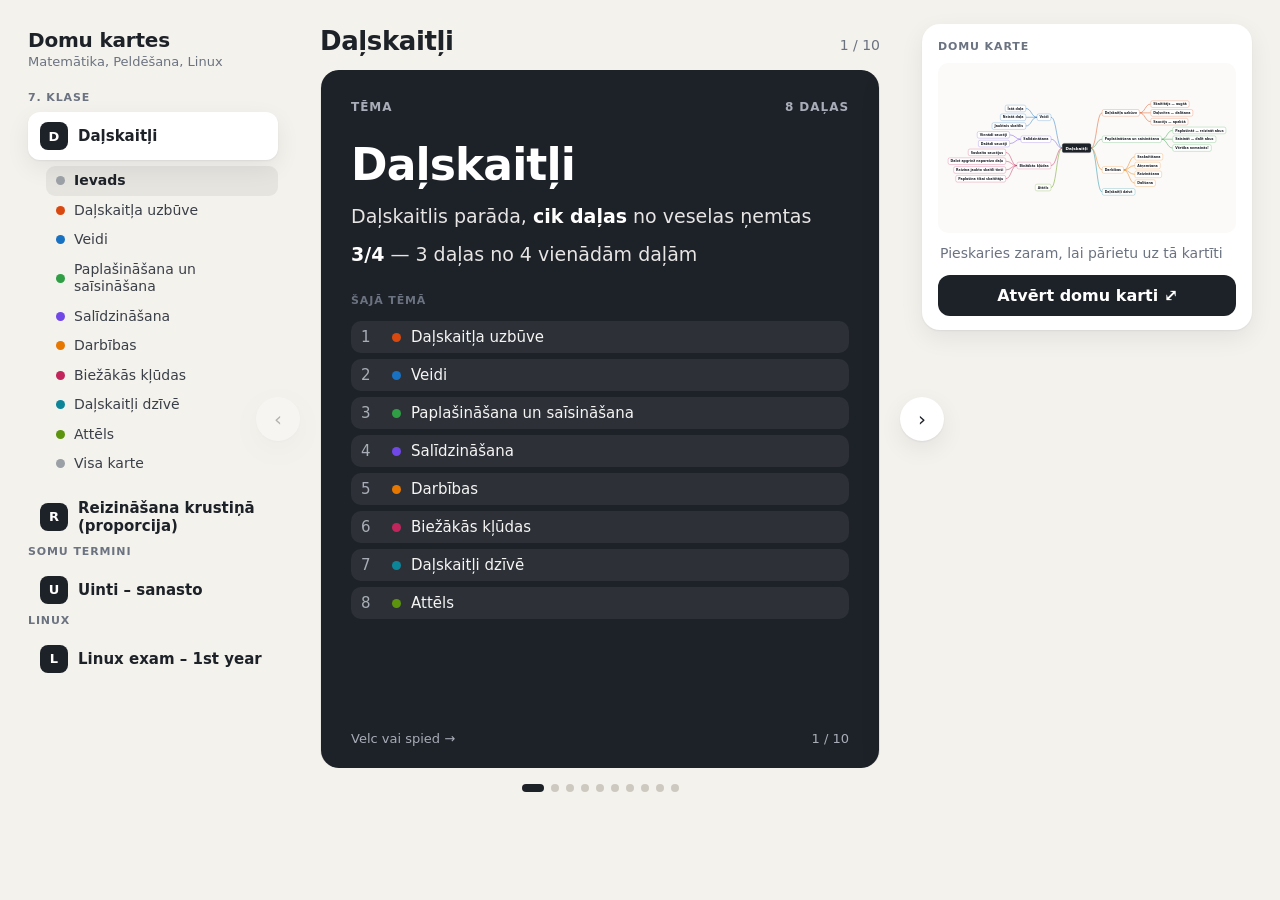
==== commit 8c1a3b9a: "Added linux" ====
--- a/dalskaitli/index.html
+++ b/dalskaitli/index.html
@@ -16,9 +16,9 @@
   <nav class="sidebar" id="sidebar" aria-label="Tēmas">
     <a class="brand-link" href="../index.html">
       <div class="brand">Domu kartes</div>
-      <div class="brand-sub">Matemātika, Peldēšana</div>
+      <div class="brand-sub">Matemātika, Peldēšana, Linux</div>
     </a>
-    <p class="side-label">7. klase</p><ul class="topic-list"><li class="topic active"><a class="topic-btn" href="../dalskaitli/index.html" aria-current="page"><span class="topic-icon">D</span><span>Daļskaitļi</span></a><ul class="sections"><li><a class="section-btn current" href="#1"><span class="dot"></span><span>Ievads</span></a></li><li><a class="section-btn" href="#2"><span class="dot" style="--c:#d9480f"></span><span>Daļskaitļa uzbūve</span></a></li><li><a class="section-btn" href="#3"><span class="dot" style="--c:#1971c2"></span><span>Veidi</span></a></li><li><a class="section-btn" href="#4"><span class="dot" style="--c:#2f9e44"></span><span>Paplašināšana un saīsināšana</span></a></li><li><a class="section-btn" href="#5"><span class="dot" style="--c:#7048e8"></span><span>Salīdzināšana</span></a></li><li><a class="section-btn" href="#6"><span class="dot" style="--c:#e67700"></span><span>Darbības</span></a></li><li><a class="section-btn" href="#7"><span class="dot" style="--c:#c2255c"></span><span>Biežākās kļūdas</span></a></li><li><a class="section-btn" href="#8"><span class="dot" style="--c:#0c8599"></span><span>Daļskaitļi dzīvē</span></a></li><li><a class="section-btn" href="#9"><span class="dot" style="--c:#5c940d"></span><span>Attēls</span></a></li><li><a class="section-btn" href="#10"><span class="dot"></span><span>Visa karte</span></a></li></ul></li><li class="topic"><a class="topic-btn" href="../proporcija-krustins/index.html"><span class="topic-icon">R</span><span>Reizināšana krustiņā (proporcija)</span></a></li></ul><p class="side-label">Somu termini</p><ul class="topic-list"><li class="topic"><a class="topic-btn" href="../uinti-sanasto/index.html"><span class="topic-icon">U</span><span>Uinti – sanasto</span></a></li></ul>
+    <p class="side-label">7. klase</p><ul class="topic-list"><li class="topic active"><a class="topic-btn" href="../dalskaitli/index.html" aria-current="page"><span class="topic-icon">D</span><span>Daļskaitļi</span></a><ul class="sections"><li><a class="section-btn current" href="#1"><span class="dot"></span><span>Ievads</span></a></li><li><a class="section-btn" href="#2"><span class="dot" style="--c:#d9480f"></span><span>Daļskaitļa uzbūve</span></a></li><li><a class="section-btn" href="#3"><span class="dot" style="--c:#1971c2"></span><span>Veidi</span></a></li><li><a class="section-btn" href="#4"><span class="dot" style="--c:#2f9e44"></span><span>Paplašināšana un saīsināšana</span></a></li><li><a class="section-btn" href="#5"><span class="dot" style="--c:#7048e8"></span><span>Salīdzināšana</span></a></li><li><a class="section-btn" href="#6"><span class="dot" style="--c:#e67700"></span><span>Darbības</span></a></li><li><a class="section-btn" href="#7"><span class="dot" style="--c:#c2255c"></span><span>Biežākās kļūdas</span></a></li><li><a class="section-btn" href="#8"><span class="dot" style="--c:#0c8599"></span><span>Daļskaitļi dzīvē</span></a></li><li><a class="section-btn" href="#9"><span class="dot" style="--c:#5c940d"></span><span>Attēls</span></a></li><li><a class="section-btn" href="#10"><span class="dot"></span><span>Visa karte</span></a></li></ul></li><li class="topic"><a class="topic-btn" href="../proporcija-krustins/index.html"><span class="topic-icon">R</span><span>Reizināšana krustiņā (proporcija)</span></a></li></ul><p class="side-label">Somu termini</p><ul class="topic-list"><li class="topic"><a class="topic-btn" href="../uinti-sanasto/index.html"><span class="topic-icon">U</span><span>Uinti – sanasto</span></a></li></ul><p class="side-label">Linux</p><ul class="topic-list"><li class="topic"><a class="topic-btn" href="../linux-eksamens/index.html"><span class="topic-icon">L</span><span>Linux exam – 1st year</span></a></li></ul>
   </nav>
   <main class="stage">
     <div class="stage-head">
@@ -105,7 +105,7 @@
     <div class="ov-hint" id="ovHint">Velc, lai pārvietotu · tuvini ar ritenīti vai diviem pirkstiem · pieskaries mezglam, lai sakļautu</div>
   </div>
 </div>
-<script type="application/json" id="site-data">{"title":"Domu kartes","subtitle":"Matemātika, Peldēšana","groups":[{"title":"7. klase","topics":[{"slug":"dalskaitli","title":"Daļskaitļi"},{"slug":"proporcija-krustins","title":"Reizināšana krustiņā (proporcija)"}]},{"title":"Somu termini","topics":[{"slug":"uinti-sanasto","title":"Uinti – sanasto"}]}]}</script>
+<script type="application/json" id="site-data">{"title":"Domu kartes","subtitle":"Matemātika, Peldēšana, Linux","groups":[{"title":"7. klase","topics":[{"slug":"dalskaitli","title":"Daļskaitļi"},{"slug":"proporcija-krustins","title":"Reizināšana krustiņā (proporcija)"}]},{"title":"Somu termini","topics":[{"slug":"uinti-sanasto","title":"Uinti – sanasto"}]},{"title":"Linux","topics":[{"slug":"linux-eksamens","title":"Linux exam – 1st year"}]}]}</script>
 <script type="application/json" id="topic-data">{"slug":"dalskaitli","root":"n1","slideCount":10,"nodes":{"n1":{"title":"Daļskaitļi","text":"Daļskaitļi","html":"<p>Daļskaitlis parāda, <strong>cik daļas<\/strong> no veselas ņemtas<\/p>\n<p><strong>3/4<\/strong> — 3 daļas no 4 vienādām daļām<\/p>\n","children":["n2","n6","n10","n14","n17","n22","n27","n28"],"branch":-1,"color":"#1d2128","slide":0},"n2":{"title":"Daļskaitļa uzbūve","text":"Daļskaitļa uzbūve","html":"<p><strong>Skaitītājs<\/strong> stāv uz zemes un <strong>skaita<\/strong>, cik ogļu izcelts — <strong>3<\/strong><\/p>\n<p><strong>Saucējs<\/strong> ir raktuvē un <strong>sauc<\/strong>, cik daļās slānis sadalīts — <strong>4<\/strong><\/p>\n<p>Zemes virsma = daļsvītra<\/p>\n","children":["n3","n4","n5"],"branch":0,"color":"#d9480f","slide":1},"n3":{"title":"Skaitītājs — augšā","text":"Skaitītājs — augšā","html":"<p>Cik daļas <strong>ņemam<\/strong><\/p>\n<p><strong>3<\/strong>/4<\/p>\n","children":[],"branch":0,"color":"#d9480f","slide":1},"n4":{"title":"Daļsvītra — dalīšana","text":"Daļsvītra — dalīšana","html":"<p>³⁄₄ = 3 : 4 = 0,75<\/p>\n","children":[],"branch":0,"color":"#d9480f","slide":1},"n5":{"title":"Saucējs — apakšā","text":"Saucējs — apakšā","html":"<p>Cik vienādās daļās <strong>sadalīts<\/strong> veselais<\/p>\n<p>3/<strong>4<\/strong><\/p>\n<p>Saucējs nekad nav 0!<\/p>\n","children":[],"branch":0,"color":"#d9480f","slide":1},"n6":{"title":"Veidi","text":"Veidi","html":"","children":["n7","n8","n9"],"branch":1,"color":"#1971c2","slide":2},"n7":{"title":"Īstā daļa","text":"Īstā daļa","html":"<p>Skaitītājs &lt; saucējs<\/p>\n<p><strong>³⁄₄<\/strong>, ¹⁄₂, ⁵⁄₈ — mazāka par 1<\/p>\n","children":[],"branch":1,"color":"#1971c2","slide":2},"n8":{"title":"Neīstā daļa","text":"Neīstā daļa","html":"<p>Skaitītājs ≥ saucējs<\/p>\n<p><strong>⁷⁄₄<\/strong>, ⁵⁄₅ — lielāka vai vienāda ar 1<\/p>\n","children":[],"branch":1,"color":"#1971c2","slide":2},"n9":{"title":"Jauktais skaitlis","text":"Jauktais skaitlis","html":"<p>Veselā daļa + daļa<\/p>\n<p><strong>1 ³⁄₄ = ⁷⁄₄<\/strong><\/p>\n<p>(1 · 4 + 3 = 7)<\/p>\n","children":[],"branch":1,"color":"#1971c2","slide":2},"n10":{"title":"Paplašināšana un saīsināšana","text":"Paplašināšana un saīsināšana","html":"","children":["n11","n12","n13"],"branch":2,"color":"#2f9e44","slide":3},"n11":{"title":"Paplašināt — reizināt abus","text":"Paplašināt — reizināt abus","html":"<p>Skaitītāju un saucēju reizina ar <strong>to pašu<\/strong> skaitli<\/p>\n<p>¹⁄₂ = ²⁄₄ = ³⁄₆<\/p>\n","children":[],"branch":2,"color":"#2f9e44","slide":3},"n12":{"title":"Saīsināt — dalīt abus","text":"Saīsināt — dalīt abus","html":"<p>Skaitītāju un saucēju dala ar <strong>to pašu<\/strong> skaitli<\/p>\n<p>⁶⁄₈ = ³⁄₄  (: 2)<\/p>\n","children":[],"branch":2,"color":"#2f9e44","slide":3},"n13":{"title":"Vērtība nemainās!","text":"Vērtība nemainās!","html":"","children":[],"branch":2,"color":"#2f9e44","slide":3},"n14":{"title":"Salīdzināšana","text":"Salīdzināšana","html":"","children":["n15","n16"],"branch":3,"color":"#7048e8","slide":4},"n15":{"title":"Vienādi saucēji","text":"Vienādi saucēji","html":"<p>Lielāka tā, kurai lielāks skaitītājs<\/p>\n<p>³⁄₇ &lt; ⁵⁄₇<\/p>\n","children":[],"branch":3,"color":"#7048e8","slide":4},"n16":{"title":"Dažādi saucēji","text":"Dažādi saucēji","html":"<p>Vispirms kopsaucējs<\/p>\n<p>²⁄₃ un ³⁄₄ → ⁸⁄₁₂ un ⁹⁄₁₂<\/p>\n<p><strong>²⁄₃ &lt; ³⁄₄<\/strong><\/p>\n","children":[],"branch":3,"color":"#7048e8","slide":4},"n17":{"title":"Darbības","text":"Darbības","html":"","children":["n18","n19","n20","n21"],"branch":4,"color":"#e67700","slide":5},"n18":{"title":"Saskaitīšana","text":"Saskaitīšana","html":"<p>Vienādi saucēji: saskaita skaitītājus<\/p>\n<p>²⁄₇ + ³⁄₇ = ⁵⁄₇<\/p>\n<p>Dažādi saucēji: vispirms kopsaucējs<\/p>\n<p>¹⁄₂ + ¹⁄₃ = ³⁄₆ + ²⁄₆ = <strong>⁵⁄₆<\/strong><\/p>\n","children":[],"branch":4,"color":"#e67700","slide":5},"n19":{"title":"Atņemšana","text":"Atņemšana","html":"<p>Tāpat kā saskaitīšana — ar kopsaucēju<\/p>\n<p>³⁄₄ − ¹⁄₆ = ⁹⁄₁₂ − ²⁄₁₂ = <strong>⁷⁄₁₂<\/strong><\/p>\n","children":[],"branch":4,"color":"#e67700","slide":5},"n20":{"title":"Reizināšana","text":"Reizināšana","html":"<p>Skaitītāju ar skaitītāju, saucēju ar saucēju<\/p>\n<p>²⁄₃ · ³⁄₅ = ⁶⁄₁₅ = <strong>²⁄₅<\/strong><\/p>\n","children":[],"branch":4,"color":"#e67700","slide":5},"n21":{"title":"Dalīšana","text":"Dalīšana","html":"<p>Reizina ar <strong>apgriezto<\/strong> otro daļu<\/p>\n<p>²⁄₃ : ⁴⁄₅ = ²⁄₃ · ⁵⁄₄ = ¹⁰⁄₁₂ = <strong>⁵⁄₆<\/strong><\/p>\n","children":[],"branch":4,"color":"#e67700","slide":5},"n22":{"title":"Biežākās kļūdas","text":"Biežākās kļūdas","html":"","children":["n23","n24","n25","n26"],"branch":5,"color":"#c2255c","slide":6},"n23":{"title":"Saskaita saucējus","text":"Saskaita saucējus","html":"<p>❌ ¹⁄₂ + ¹⁄₃ = ²⁄₅<\/p>\n<p>✅ ¹⁄₂ + ¹⁄₃ = ⁵⁄₆<\/p>\n","children":[],"branch":5,"color":"#c2255c","slide":6},"n24":{"title":"Dalot apgriež nepareizo daļu","text":"Dalot apgriež nepareizo daļu","html":"<p>Apgriež <strong>otro<\/strong> daļu (dalītāju), nevis pirmo<\/p>\n","children":[],"branch":5,"color":"#c2255c","slide":6},"n25":{"title":"Reizina jaukto skaitli tieši","text":"Reizina jaukto skaitli tieši","html":"<p>Vispirms pārvērt neīstajā daļā<\/p>\n<p>1 ¹⁄₂ · ²⁄₃ = ³⁄₂ · ²⁄₃ = <strong>1<\/strong><\/p>\n","children":[],"branch":5,"color":"#c2255c","slide":6},"n26":{"title":"Paplašina tikai skaitītāju","text":"Paplašina tikai skaitītāju","html":"<p>❌ ¹⁄₂ = ²⁄₂<\/p>\n<p>✅ ¹⁄₂ = ²⁄₄ — reizina <strong>abus<\/strong><\/p>\n","children":[],"branch":5,"color":"#c2255c","slide":6},"n27":{"title":"Daļskaitļi dzīvē","text":"Daļskaitļi dzīvē","html":"<p>🍕 Pica 8 gabalos, apēsti 3 → <strong>³⁄₈<\/strong> picas<\/p>\n<p>⏰ Ceturtdaļa stundas = ¹⁄₄ h = 15 min<\/p>\n<p>💶 Puse no 10 € = ¹⁄₂ · 10 = 5 €<\/p>\n","children":[],"branch":6,"color":"#0c8599","slide":7},"n28":{"title":"Attēls","text":"Attēls","html":"<p><img src=\"../img/3ddf08df7527ab1f.svg\" alt=\"dalskaitli skaititajs saucejs\"><\/p>\n","children":[],"branch":7,"color":"#5c940d","slide":8}}}</script>
 <script src="../assets/layout.js"></script>
 <script src="../assets/site.js"></script>
